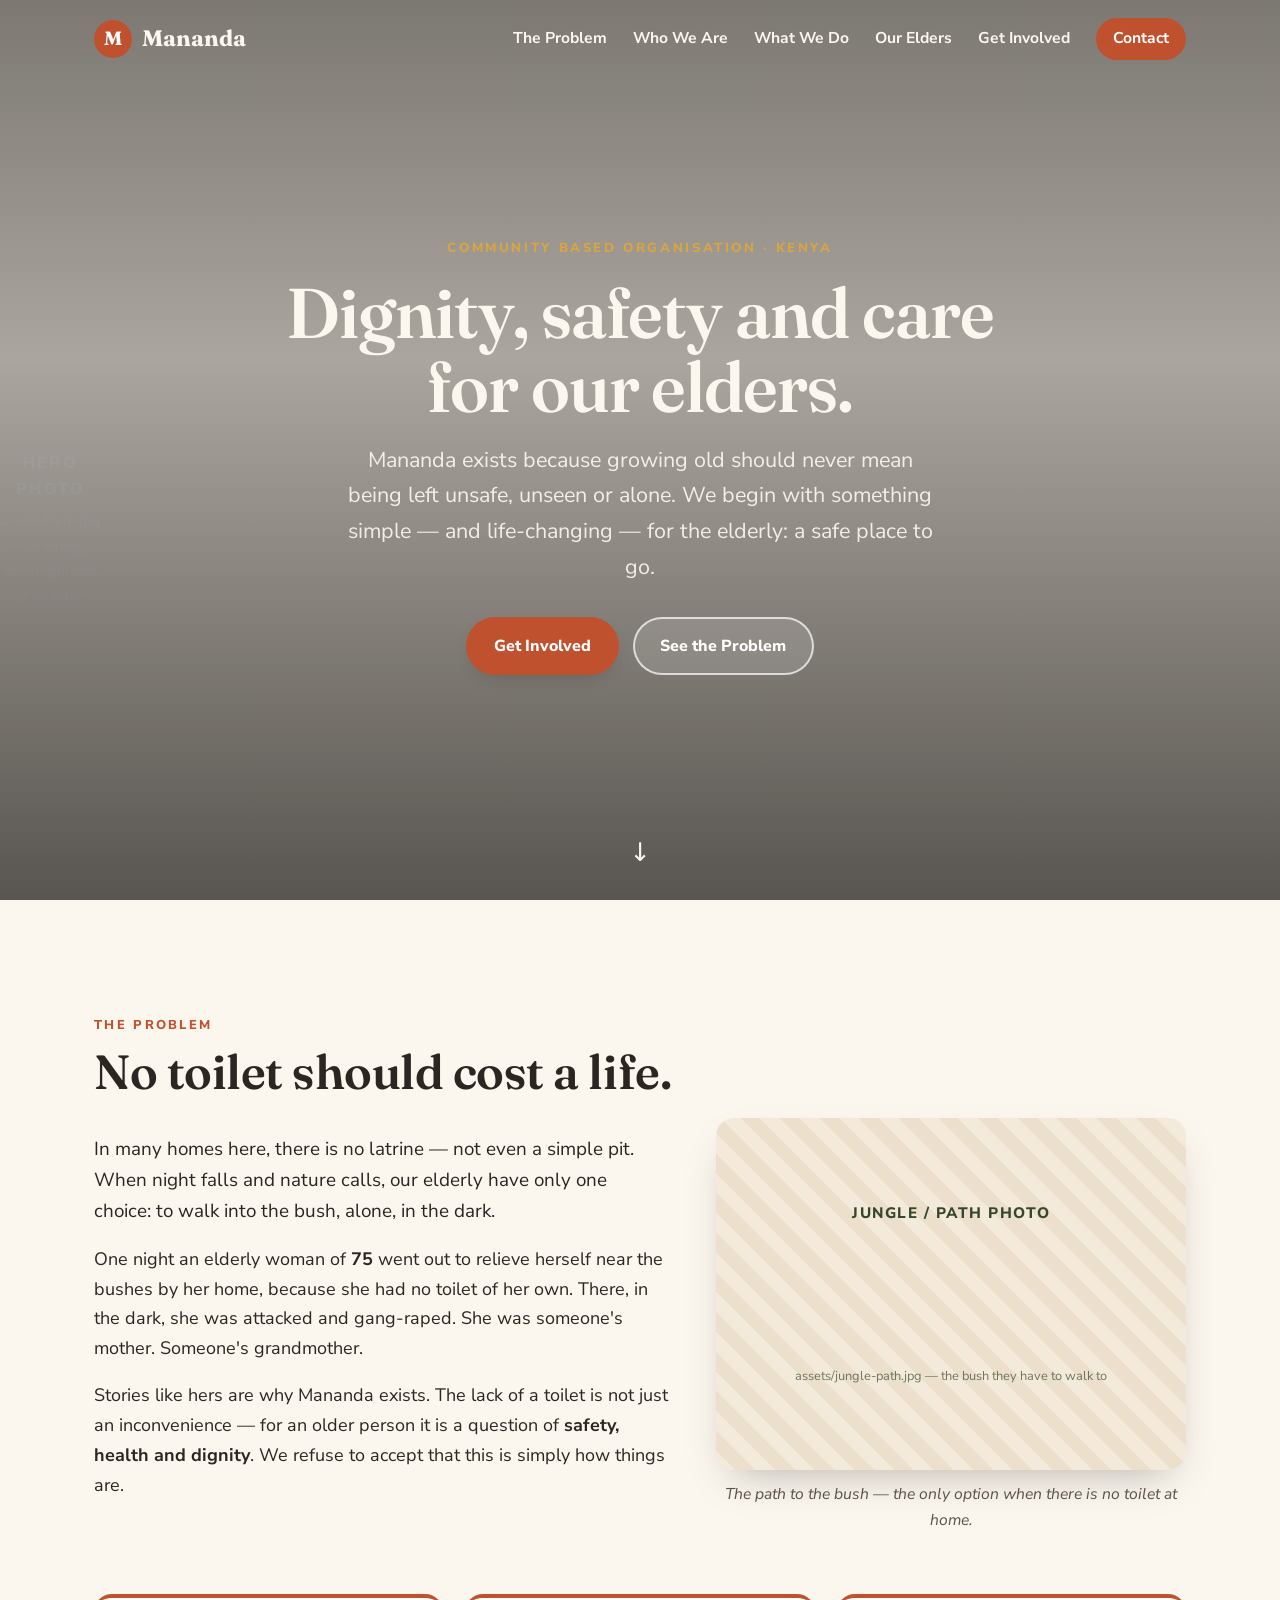
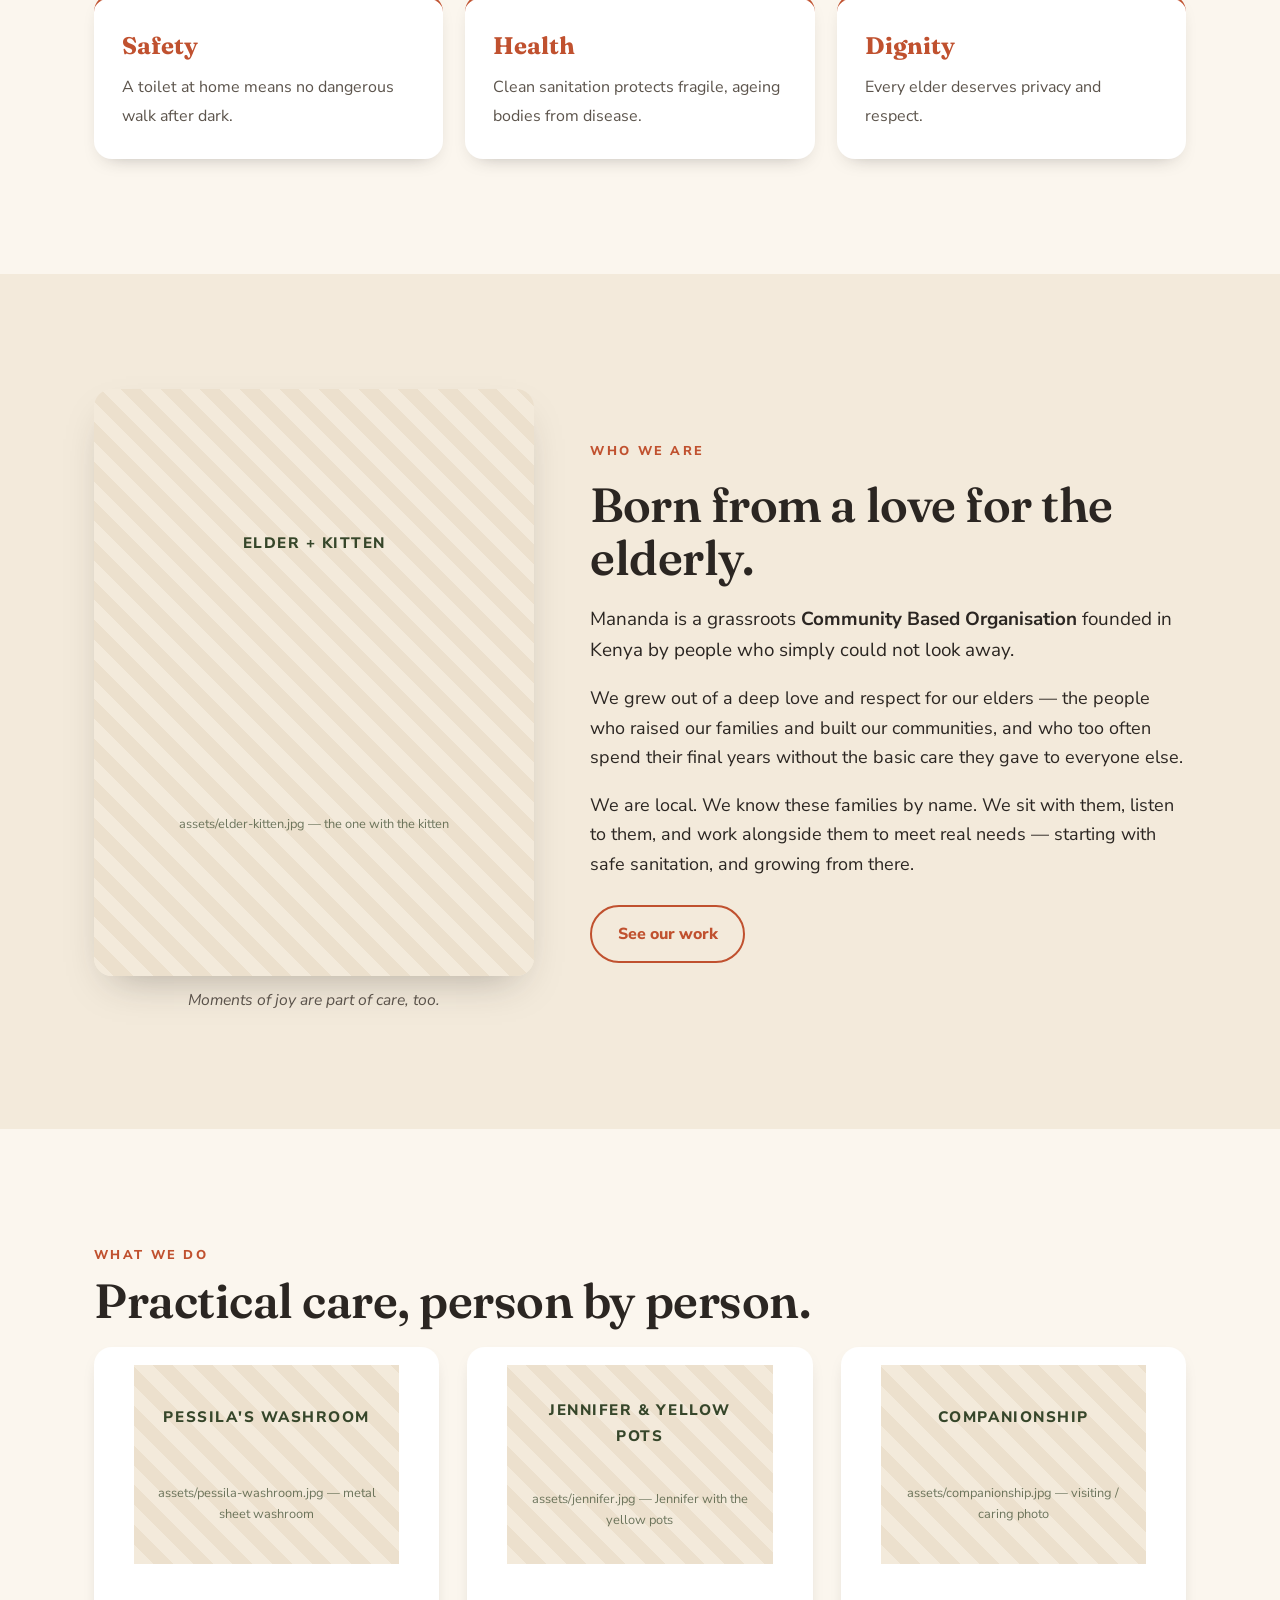
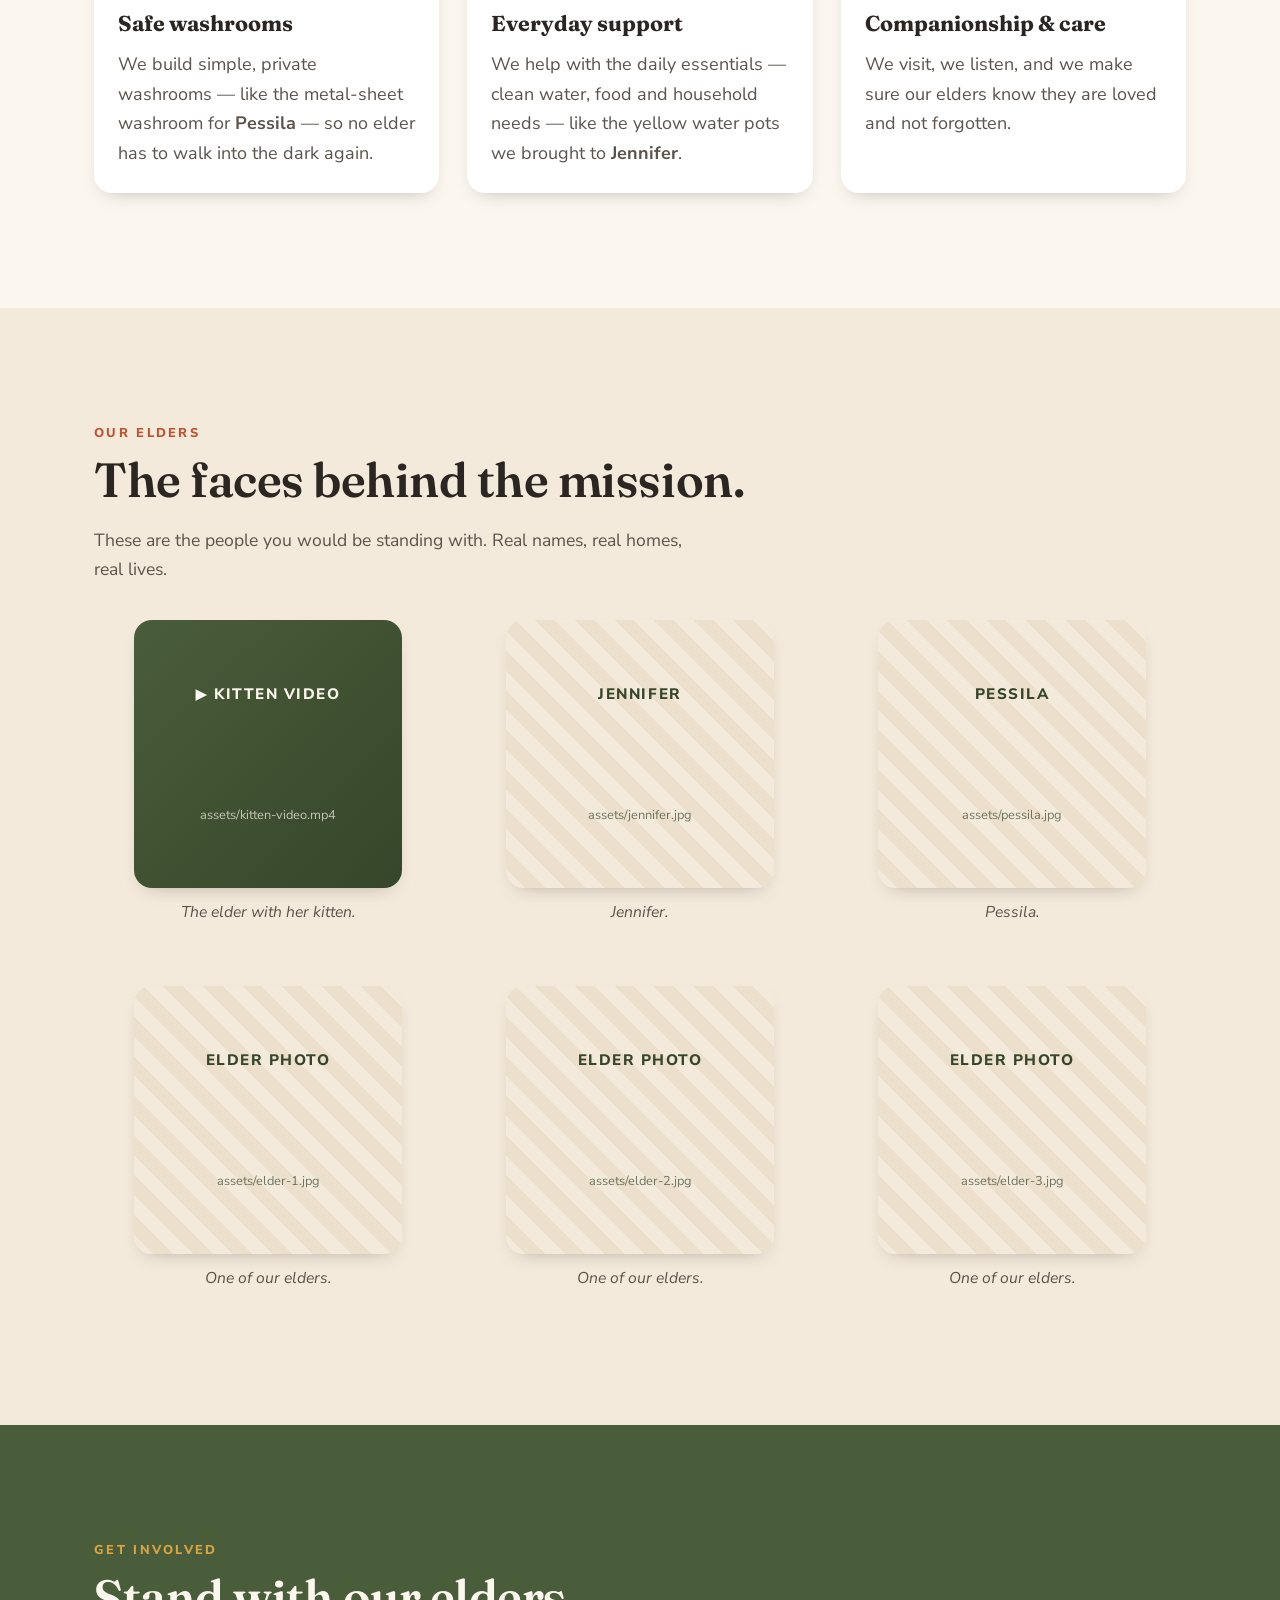
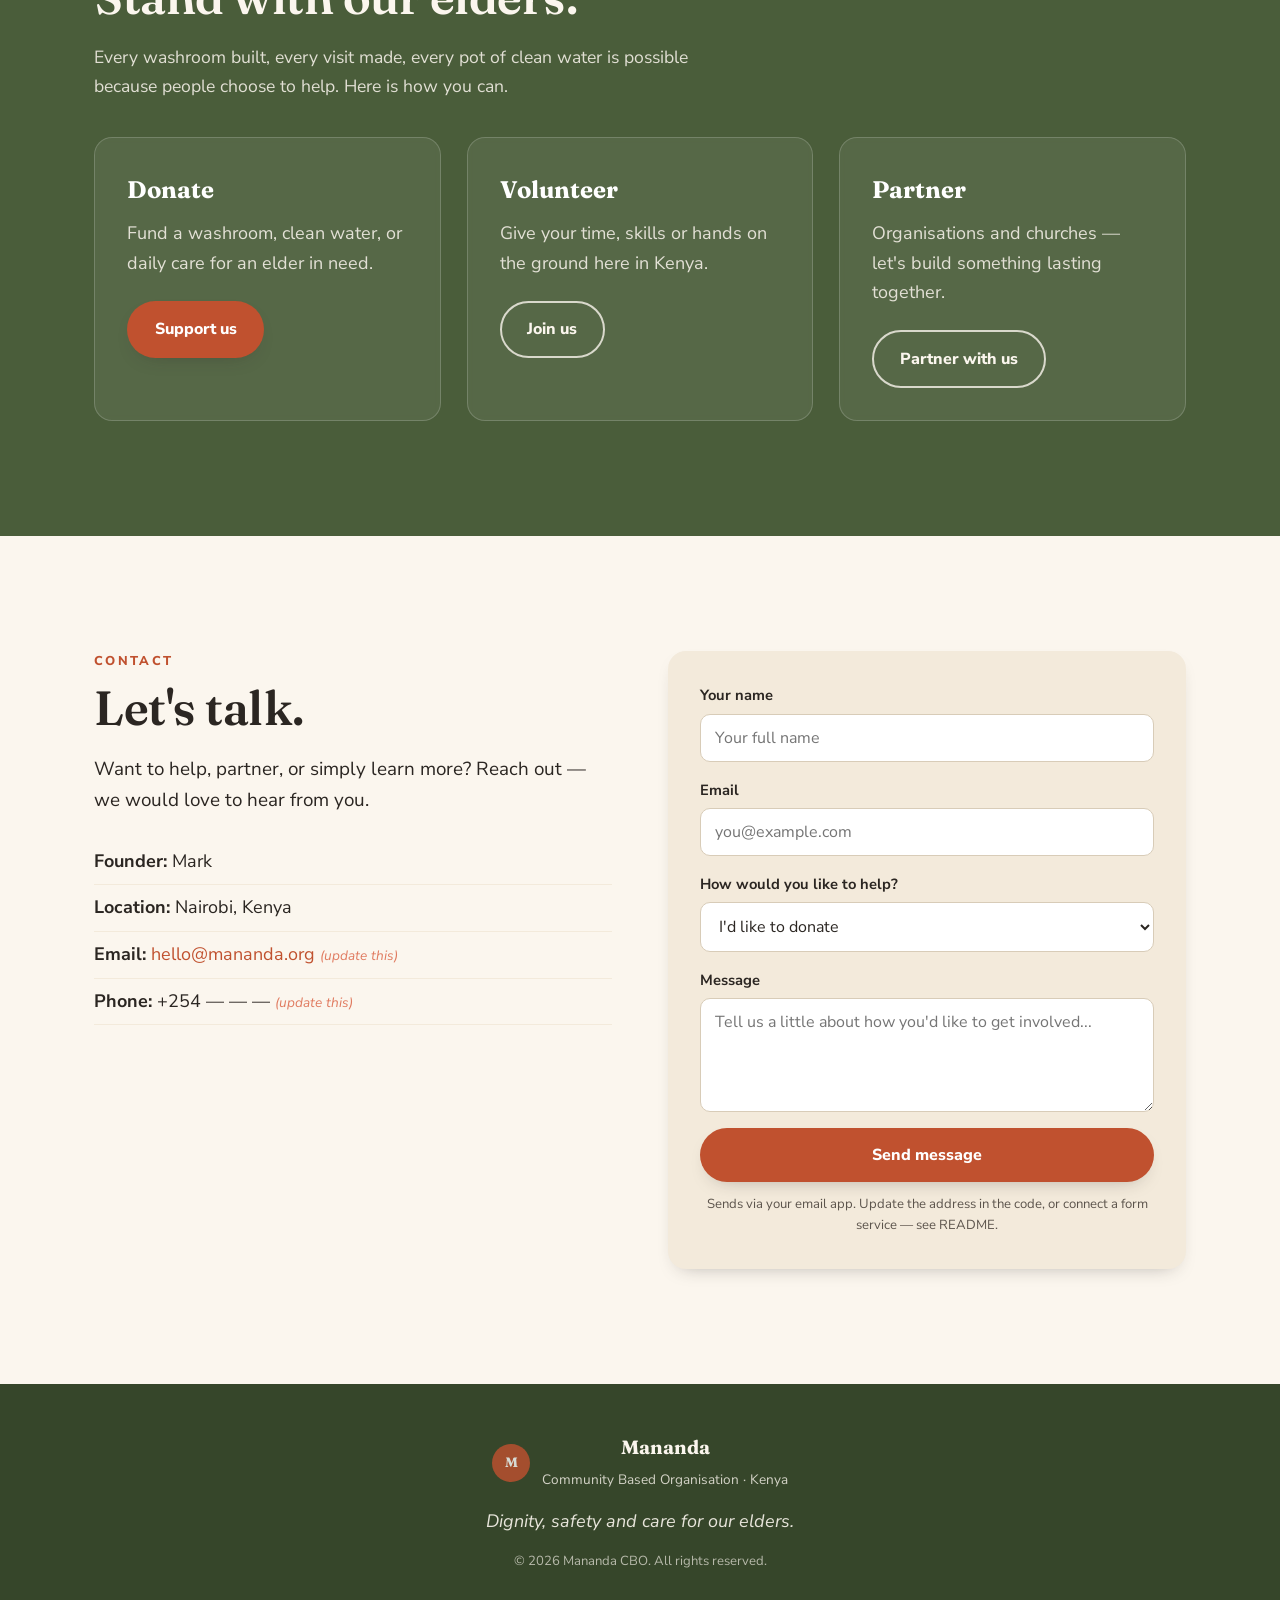
==== index.html @ 66f3733c "Initial site: Mananda CBO Single-page site for a Community Based Organisation in Kenya supporting th" ====
<!DOCTYPE html>
<html lang="en">
<head>
  <meta charset="UTF-8" />
  <meta name="viewport" content="width=device-width, initial-scale=1.0" />
  <title>Mananda — Dignity, Safety &amp; Care for Our Elders</title>
  <meta name="description" content="Mananda is a Community Based Organisation in Kenya restoring dignity, safety and care to the elderly — starting with something as basic, and as life-changing, as a safe toilet." />
  <link rel="canonical" href="https://angelodsantos.github.io/mananda-cbo/" />
  <meta name="theme-color" content="#4A5D3A" />

  <!-- Favicon (inline SVG mark) -->
  <link rel="icon" href="data:image/svg+xml,%3Csvg xmlns='http://www.w3.org/2000/svg' viewBox='0 0 64 64'%3E%3Crect width='64' height='64' rx='14' fill='%23C0512F'/%3E%3Ctext x='32' y='46' font-family='Georgia,serif' font-size='40' font-weight='700' text-anchor='middle' fill='%23FBF6EE'%3EM%3C/text%3E%3C/svg%3E" />

  <!-- Open Graph / social sharing -->
  <meta property="og:title" content="Mananda — Dignity, Safety & Care for Our Elders" />
  <meta property="og:description" content="A Community Based Organisation in Kenya protecting the dignity and safety of the elderly." />
  <meta property="og:type" content="website" />
  <meta property="og:url" content="https://angelodsantos.github.io/mananda-cbo/" />
  <meta property="og:image" content="https://angelodsantos.github.io/mananda-cbo/assets/hero.jpg" />
  <meta name="twitter:card" content="summary_large_image" />
  <meta name="twitter:title" content="Mananda — Dignity, Safety & Care for Our Elders" />
  <meta name="twitter:description" content="A Community Based Organisation in Kenya protecting the dignity and safety of the elderly." />
  <meta name="twitter:image" content="https://angelodsantos.github.io/mananda-cbo/assets/hero.jpg" />

  <!-- Structured data: charity / organisation -->
  <script type="application/ld+json">
  {
    "@context": "https://schema.org",
    "@type": "NGO",
    "name": "Mananda",
    "alternateName": "Mananda CBO",
    "description": "A Community Based Organisation in Kenya restoring dignity, safety and care to the elderly, starting with safe sanitation.",
    "url": "https://angelodsantos.github.io/mananda-cbo/",
    "areaServed": "Kenya",
    "foundingLocation": { "@type": "Place", "name": "Nairobi, Kenya" }
  }
  </script>

  <link rel="preconnect" href="https://fonts.googleapis.com" />
  <link rel="preconnect" href="https://fonts.gstatic.com" crossorigin />
  <link href="https://fonts.googleapis.com/css2?family=Fraunces:ital,opsz,wght@0,9..144,400;0,9..144,600;0,9..144,700;1,9..144,500&family=Nunito+Sans:wght@400;600;700;800&display=swap" rel="stylesheet" />
  <link rel="stylesheet" href="styles.css" />
</head>
<body>

  <a href="#problem" class="skip-link">Skip to content</a>

  <!-- ============ NAV ============ -->
  <header class="nav" id="nav">
    <div class="nav__inner">
      <a href="#top" class="nav__brand">
        <span class="nav__logo" aria-hidden="true">M</span>
        <span class="nav__name">Mananda</span>
      </a>
      <nav class="nav__links" aria-label="Primary">
        <a href="#problem">The Problem</a>
        <a href="#about">Who We Are</a>
        <a href="#work">What We Do</a>
        <a href="#elders">Our Elders</a>
        <a href="#involved">Get Involved</a>
        <a href="#contact" class="nav__cta">Contact</a>
      </nav>
      <button class="nav__toggle" id="navToggle" aria-label="Open menu" aria-expanded="false">
        <span></span><span></span><span></span>
      </button>
    </div>
  </header>

  <!-- ============ HERO ============ -->
  <section class="hero" id="top">
    <div class="hero__media">
      <img src="assets/hero.jpg" alt="An elder from our community" class="hero__img js-photo" fetchpriority="high" decoding="async" />
      <div class="hero__placeholder" aria-hidden="true">
        <span>HERO PHOTO</span>
        <small>assets/hero.jpg — a strong, warm portrait of an elder</small>
      </div>
    </div>
    <div class="hero__overlay"></div>
    <div class="hero__content">
      <p class="hero__eyebrow">Community Based Organisation &middot; Kenya</p>
      <h1 class="hero__title">Dignity, safety and care<br />for our elders.</h1>
      <p class="hero__lede">
        Mananda exists because growing old should never mean being left
        unsafe, unseen or alone. We begin with something simple — and
        life-changing — for the elderly: a safe place to go.
      </p>
      <div class="hero__actions">
        <a href="#involved" class="btn btn--primary">Get Involved</a>
        <a href="#problem" class="btn btn--ghost">See the Problem</a>
      </div>
    </div>
    <a href="#problem" class="hero__scroll" aria-label="Scroll down">↓</a>
  </section>

  <!-- ============ PROBLEM ============ -->
  <section class="section section--problem" id="problem">
    <div class="container">
      <p class="eyebrow">The Problem</p>
      <h2 class="section__title">No toilet should cost a life.</h2>

      <div class="problem__grid">
        <div class="problem__story">
          <p class="lead">
            In many homes here, there is no latrine — not even a simple pit.
            When night falls and nature calls, our elderly have only one
            choice: to walk into the bush, alone, in the dark.
          </p>
          <p>
            One night an elderly woman of <strong>75</strong> went out to
            relieve herself near the bushes by her home, because she had no
            toilet of her own. There, in the dark, she was attacked and
            gang-raped. She was someone's mother. Someone's grandmother.
          </p>
          <p>
            Stories like hers are why Mananda exists. The lack of a toilet is
            not just an inconvenience — for an older person it is a question of
            <strong>safety, health and dignity</strong>. We refuse to accept
            that this is simply how things are.
          </p>
        </div>

        <figure class="photo-card">
          <div class="photo-card__media">
            <img src="assets/jungle-path.jpg" alt="The bush path our elders must walk at night" class="js-photo" loading="lazy" decoding="async" />
            <div class="photo-card__placeholder" aria-hidden="true">
              <span>JUNGLE / PATH PHOTO</span>
              <small>assets/jungle-path.jpg — the bush they have to walk to</small>
            </div>
          </div>
          <figcaption>The path to the bush — the only option when there is no toilet at home.</figcaption>
        </figure>
      </div>

      <div class="stats">
        <div class="stat">
          <span class="stat__num">Safety</span>
          <span class="stat__label">A toilet at home means no dangerous walk after dark.</span>
        </div>
        <div class="stat">
          <span class="stat__num">Health</span>
          <span class="stat__label">Clean sanitation protects fragile, ageing bodies from disease.</span>
        </div>
        <div class="stat">
          <span class="stat__num">Dignity</span>
          <span class="stat__label">Every elder deserves privacy and respect.</span>
        </div>
      </div>
    </div>
  </section>

  <!-- ============ ABOUT ============ -->
  <section class="section section--about" id="about">
    <div class="container about__grid">
      <figure class="photo-card photo-card--tall">
        <div class="photo-card__media">
          <img src="assets/elder-kitten.jpg" alt="An elder we care for, with her kitten" class="js-photo" loading="lazy" decoding="async" />
          <div class="photo-card__placeholder" aria-hidden="true">
            <span>ELDER + KITTEN</span>
            <small>assets/elder-kitten.jpg — the one with the kitten</small>
          </div>
        </div>
        <figcaption>Moments of joy are part of care, too.</figcaption>
      </figure>

      <div class="about__text">
        <p class="eyebrow">Who We Are</p>
        <h2 class="section__title">Born from a love for the elderly.</h2>
        <p class="lead">
          Mananda is a grassroots <strong>Community Based Organisation</strong>
          founded in Kenya by people who simply could not look away.
        </p>
        <p>
          We grew out of a deep love and respect for our elders — the people who
          raised our families and built our communities, and who too often spend
          their final years without the basic care they gave to everyone else.
        </p>
        <p>
          We are local. We know these families by name. We sit with them, listen
          to them, and work alongside them to meet real needs — starting with
          safe sanitation, and growing from there.
        </p>
        <a href="#work" class="btn btn--outline">See our work</a>
      </div>
    </div>
  </section>

  <!-- ============ WORK ============ -->
  <section class="section section--work" id="work">
    <div class="container">
      <p class="eyebrow">What We Do</p>
      <h2 class="section__title">Practical care, person by person.</h2>

      <div class="cards">
        <article class="card">
          <figure class="card__media">
            <img src="assets/pessila-washroom.jpg" alt="A metal-sheet washroom built for Pessila" class="js-photo" loading="lazy" decoding="async" />
            <div class="card__placeholder" aria-hidden="true">
              <span>PESSILA'S WASHROOM</span>
              <small>assets/pessila-washroom.jpg — metal sheet washroom</small>
            </div>
          </figure>
          <div class="card__body">
            <h3>Safe washrooms</h3>
            <p>
              We build simple, private washrooms — like the metal-sheet washroom
              for <strong>Pessila</strong> — so no elder has to walk into the
              dark again.
            </p>
          </div>
        </article>

        <article class="card">
          <figure class="card__media">
            <img src="assets/jennifer.jpg" alt="Jennifer with her yellow pots" class="js-photo" loading="lazy" decoding="async" />
            <div class="card__placeholder" aria-hidden="true">
              <span>JENNIFER &amp; YELLOW POTS</span>
              <small>assets/jennifer.jpg — Jennifer with the yellow pots</small>
            </div>
          </figure>
          <div class="card__body">
            <h3>Everyday support</h3>
            <p>
              We help with the daily essentials — clean water, food and
              household needs — like the yellow water pots we brought to
              <strong>Jennifer</strong>.
            </p>
          </div>
        </article>

        <article class="card">
          <figure class="card__media">
            <img src="assets/companionship.jpg" alt="Spending time with an elder" class="js-photo" loading="lazy" decoding="async" />
            <div class="card__placeholder" aria-hidden="true">
              <span>COMPANIONSHIP</span>
              <small>assets/companionship.jpg — visiting / caring photo</small>
            </div>
          </figure>
          <div class="card__body">
            <h3>Companionship &amp; care</h3>
            <p>
              We visit, we listen, and we make sure our elders know they are
              loved and not forgotten.
            </p>
          </div>
        </article>
      </div>
    </div>
  </section>

  <!-- ============ ELDERS GALLERY ============ -->
  <section class="section section--elders" id="elders">
    <div class="container">
      <p class="eyebrow">Our Elders</p>
      <h2 class="section__title">The faces behind the mission.</h2>
      <p class="section__intro">
        These are the people you would be standing with. Real names, real
        homes, real lives.
      </p>

      <div class="gallery">
        <figure class="gallery__item gallery__item--video">
          <div class="gallery__media">
            <video class="js-video" controls preload="none" poster="assets/elder-kitten.jpg">
              <source src="assets/kitten-video.mp4" type="video/mp4" />
            </video>
            <div class="gallery__placeholder" aria-hidden="true">
              <span>▶ KITTEN VIDEO</span>
              <small>assets/kitten-video.mp4</small>
            </div>
          </div>
          <figcaption>The elder with her kitten.</figcaption>
        </figure>

        <figure class="gallery__item">
          <div class="gallery__media">
            <img src="assets/jennifer.jpg" alt="Jennifer" class="js-photo" loading="lazy" decoding="async" />
            <div class="gallery__placeholder" aria-hidden="true"><span>JENNIFER</span><small>assets/jennifer.jpg</small></div>
          </div>
          <figcaption>Jennifer.</figcaption>
        </figure>

        <figure class="gallery__item">
          <div class="gallery__media">
            <img src="assets/pessila.jpg" alt="Pessila" class="js-photo" loading="lazy" decoding="async" />
            <div class="gallery__placeholder" aria-hidden="true"><span>PESSILA</span><small>assets/pessila.jpg</small></div>
          </div>
          <figcaption>Pessila.</figcaption>
        </figure>

        <figure class="gallery__item">
          <div class="gallery__media">
            <img src="assets/elder-1.jpg" alt="An elder in our community" class="js-photo" loading="lazy" decoding="async" />
            <div class="gallery__placeholder" aria-hidden="true"><span>ELDER PHOTO</span><small>assets/elder-1.jpg</small></div>
          </div>
          <figcaption>One of our elders.</figcaption>
        </figure>

        <figure class="gallery__item">
          <div class="gallery__media">
            <img src="assets/elder-2.jpg" alt="An elder in our community" class="js-photo" loading="lazy" decoding="async" />
            <div class="gallery__placeholder" aria-hidden="true"><span>ELDER PHOTO</span><small>assets/elder-2.jpg</small></div>
          </div>
          <figcaption>One of our elders.</figcaption>
        </figure>

        <figure class="gallery__item">
          <div class="gallery__media">
            <img src="assets/elder-3.jpg" alt="An elder in our community" class="js-photo" loading="lazy" decoding="async" />
            <div class="gallery__placeholder" aria-hidden="true"><span>ELDER PHOTO</span><small>assets/elder-3.jpg</small></div>
          </div>
          <figcaption>One of our elders.</figcaption>
        </figure>
      </div>
    </div>
  </section>

  <!-- ============ GET INVOLVED ============ -->
  <section class="section section--involved" id="involved">
    <div class="container">
      <p class="eyebrow eyebrow--light">Get Involved</p>
      <h2 class="section__title section__title--light">Stand with our elders.</h2>
      <p class="section__intro section__intro--light">
        Every washroom built, every visit made, every pot of clean water is
        possible because people choose to help. Here is how you can.
      </p>

      <div class="involved__grid">
        <div class="involved__card">
          <h3>Donate</h3>
          <p>Fund a washroom, clean water, or daily care for an elder in need.</p>
          <a href="#contact" class="btn btn--primary">Support us</a>
        </div>
        <div class="involved__card">
          <h3>Volunteer</h3>
          <p>Give your time, skills or hands on the ground here in Kenya.</p>
          <a href="#contact" class="btn btn--outline btn--outline-light">Join us</a>
        </div>
        <div class="involved__card">
          <h3>Partner</h3>
          <p>Organisations and churches — let's build something lasting together.</p>
          <a href="#contact" class="btn btn--outline btn--outline-light">Partner with us</a>
        </div>
      </div>
    </div>
  </section>

  <!-- ============ CONTACT ============ -->
  <section class="section section--contact" id="contact">
    <div class="container contact__grid">
      <div class="contact__intro">
        <p class="eyebrow">Contact</p>
        <h2 class="section__title">Let's talk.</h2>
        <p class="lead">
          Want to help, partner, or simply learn more? Reach out — we would
          love to hear from you.
        </p>
        <ul class="contact__details">
          <li><strong>Founder:</strong> Mark</li>
          <li><strong>Location:</strong> Nairobi, Kenya</li>
          <li><strong>Email:</strong> <a href="mailto:hello@mananda.org">hello@mananda.org</a> <em>(update this)</em></li>
          <li><strong>Phone:</strong> +254 &mdash; &mdash; &mdash; <em>(update this)</em></li>
        </ul>
      </div>

      <!-- Works right now via the visitor's email app (mailto).
           To collect submissions on a server instead, sign up at
           formspree.io / web3forms.com and set data-endpoint to their URL. -->
      <form class="contact__form" id="contactForm" data-endpoint="" data-email="hello@mananda.org">
        <label>Your name
          <input type="text" name="name" placeholder="Your full name" required />
        </label>
        <label>Email
          <input type="email" name="email" placeholder="you@example.com" required />
        </label>
        <label>How would you like to help?
          <select name="interest">
            <option>I'd like to donate</option>
            <option>I'd like to volunteer</option>
            <option>I'd like to partner</option>
            <option>Just learning more</option>
          </select>
        </label>
        <label>Message
          <textarea name="message" rows="4" placeholder="Tell us a little about how you'd like to get involved..."></textarea>
        </label>
        <button type="submit" class="btn btn--primary btn--block">Send message</button>
        <p class="contact__formnote" id="formNote">Sends via your email app. Update the address in the code, or connect a form service — see README.</p>
      </form>
    </div>
  </section>

  <!-- ============ FOOTER ============ -->
  <footer class="footer">
    <div class="container footer__inner">
      <div class="footer__brand">
        <span class="nav__logo" aria-hidden="true">M</span>
        <div>
          <strong>Mananda</strong>
          <span>Community Based Organisation &middot; Kenya</span>
        </div>
      </div>
      <p class="footer__tag">Dignity, safety and care for our elders.</p>
      <p class="footer__copy">&copy; <span id="year"></span> Mananda CBO. All rights reserved.</p>
    </div>
  </footer>

  <script src="script.js"></script>
</body>
</html>
---- styles.css ----
/* ============================================================
   Mananda CBO — styles
   Palette: warm clay, cream, olive-green, gold accent
   ============================================================ */

:root {
  --cream:      #FBF6EE;
  --cream-2:    #F3EADB;
  --clay:       #C0512F;
  --clay-dark:  #9C3D20;
  --terra:      #E07A5F;
  --olive:      #4A5D3A;
  --olive-dark: #36462A;
  --gold:       #D9A441;
  --ink:        #2B2622;
  --ink-soft:   #5C544C;
  --white:      #ffffff;

  --maxw: 1140px;
  --radius: 18px;
  --shadow: 0 18px 40px -18px rgba(43, 38, 34, 0.35);
  --shadow-sm: 0 8px 20px -12px rgba(43, 38, 34, 0.4);

  --serif: "Fraunces", Georgia, "Times New Roman", serif;
  --sans: "Nunito Sans", system-ui, -apple-system, Segoe UI, Roboto, sans-serif;
}

* { box-sizing: border-box; }

html { scroll-behavior: smooth; scroll-padding-top: 80px; }

/* Accessibility: skip link + visible keyboard focus */
.skip-link {
  position: absolute; left: 12px; top: -60px; z-index: 100;
  background: var(--clay); color: var(--white); padding: 10px 16px;
  border-radius: 8px; font-weight: 800; transition: top .2s ease;
}
.skip-link:focus { top: 12px; text-decoration: none; }

:focus-visible { outline: 3px solid var(--gold); outline-offset: 2px; border-radius: 4px; }

body {
  margin: 0;
  font-family: var(--sans);
  color: var(--ink);
  background: var(--cream);
  line-height: 1.65;
  font-size: 18px;
  -webkit-font-smoothing: antialiased;
}

img, video { display: block; max-width: 100%; }

a { color: var(--clay); text-decoration: none; }
a:hover { text-decoration: underline; }

.container { width: 100%; max-width: var(--maxw); margin: 0 auto; padding: 0 24px; }

/* ---------- Typography helpers ---------- */
.eyebrow {
  font-family: var(--sans);
  text-transform: uppercase;
  letter-spacing: 0.18em;
  font-size: 0.8rem;
  font-weight: 800;
  color: var(--clay);
  margin: 0 0 0.6rem;
}
.eyebrow--light { color: var(--gold); }

.section__title {
  font-family: var(--serif);
  font-weight: 600;
  font-size: clamp(1.9rem, 4vw, 3rem);
  line-height: 1.1;
  margin: 0 0 1.2rem;
  letter-spacing: -0.01em;
}
.section__title--light { color: var(--cream); }

.section__intro { max-width: 620px; color: var(--ink-soft); font-size: 1.1rem; }
.section__intro--light { color: rgba(251, 246, 238, 0.85); }

.lead { font-size: 1.18rem; color: var(--ink); }

/* ---------- Buttons ---------- */
.btn {
  display: inline-block;
  font-family: var(--sans);
  font-weight: 800;
  font-size: 1rem;
  padding: 0.85em 1.6em;
  border-radius: 999px;
  cursor: pointer;
  border: 2px solid transparent;
  transition: transform .15s ease, box-shadow .15s ease, background .15s ease, color .15s ease;
  text-decoration: none !important;
}
.btn:hover { transform: translateY(-2px); }
.btn--primary { background: var(--clay); color: var(--white); box-shadow: var(--shadow-sm); }
.btn--primary:hover { background: var(--clay-dark); }
.btn--ghost { background: rgba(255,255,255,0.12); color: var(--white); border-color: rgba(255,255,255,0.7); backdrop-filter: blur(4px); }
.btn--ghost:hover { background: rgba(255,255,255,0.22); }
.btn--outline { background: transparent; color: var(--clay); border-color: var(--clay); }
.btn--outline:hover { background: var(--clay); color: var(--white); }
.btn--outline-light { color: var(--cream); border-color: rgba(251,246,238,0.8); }
.btn--outline-light:hover { background: var(--cream); color: var(--olive-dark); }
.btn--block { display: block; width: 100%; text-align: center; }

/* ============ NAV ============ */
.nav {
  position: fixed; top: 0; left: 0; right: 0; z-index: 50;
  transition: background .3s ease, box-shadow .3s ease, padding .3s ease;
  padding: 18px 0;
}
.nav--scrolled { background: rgba(251,246,238,0.96); box-shadow: var(--shadow-sm); padding: 10px 0; backdrop-filter: blur(8px); }
.nav__inner { max-width: var(--maxw); margin: 0 auto; padding: 0 24px; display: flex; align-items: center; justify-content: space-between; }
.nav__brand { display: flex; align-items: center; gap: 10px; font-family: var(--serif); font-weight: 700; font-size: 1.4rem; color: var(--cream); text-decoration: none; }
.nav--scrolled .nav__brand { color: var(--ink); }
.nav__logo {
  display: grid; place-items: center;
  width: 38px; height: 38px; border-radius: 50%;
  background: var(--clay); color: var(--white);
  font-family: var(--serif); font-weight: 700; font-size: 1.2rem;
}
.nav__links { display: flex; align-items: center; gap: 26px; }
.nav__links a { color: var(--cream); font-weight: 700; font-size: 0.98rem; text-decoration: none; }
.nav__links a:hover { color: var(--gold); text-decoration: none; }
.nav--scrolled .nav__links a { color: var(--ink); }
.nav--scrolled .nav__links a:hover { color: var(--clay); }
.nav__cta { background: var(--clay); color: var(--white) !important; padding: 0.5em 1.1em; border-radius: 999px; }
.nav__cta:hover { background: var(--clay-dark); }
.nav__toggle { display: none; flex-direction: column; gap: 5px; background: none; border: 0; cursor: pointer; padding: 8px; }
.nav__toggle span { width: 26px; height: 3px; background: var(--cream); border-radius: 2px; transition: .3s; }
.nav--scrolled .nav__toggle span { background: var(--ink); }

/* ============ HERO ============ */
.hero { position: relative; min-height: 100vh; display: flex; align-items: center; color: var(--cream); overflow: hidden; }
.hero__media, .hero__overlay { position: absolute; inset: 0; }
.hero__img { width: 100%; height: 100%; object-fit: cover; }
.hero__placeholder {
  position: absolute; inset: 0; display: grid; place-items: center; text-align: center;
  background: linear-gradient(135deg, var(--olive) 0%, var(--olive-dark) 60%, var(--clay-dark) 100%);
  color: rgba(255,255,255,.85);
}
.hero__placeholder span { display:block; font-weight: 800; letter-spacing: .15em; font-size: 1rem; }
.hero__placeholder small { display:block; opacity:.75; margin-top:6px; }
.hero__overlay { background: linear-gradient(180deg, rgba(20,16,12,0.55) 0%, rgba(20,16,12,0.35) 40%, rgba(20,16,12,0.7) 100%); }
.hero__content { position: relative; z-index: 2; max-width: 760px; margin: 0 auto; padding: 0 24px; text-align: center; }
.hero__eyebrow { text-transform: uppercase; letter-spacing: .2em; font-weight: 800; font-size: .82rem; color: var(--gold); margin-bottom: 1rem; }
.hero__title { font-family: var(--serif); font-weight: 600; font-size: clamp(2.4rem, 6vw, 4.4rem); line-height: 1.05; margin: 0 0 1.2rem; letter-spacing: -0.015em; }
.hero__lede { font-size: clamp(1.05rem, 2.2vw, 1.35rem); color: rgba(251,246,238,0.92); max-width: 600px; margin: 0 auto 2rem; }
.hero__actions { display: flex; gap: 14px; justify-content: center; flex-wrap: wrap; }
.hero__scroll { position: absolute; bottom: 26px; left: 50%; transform: translateX(-50%); z-index: 2; color: var(--cream); font-size: 1.6rem; text-decoration: none; animation: bob 2s infinite ease-in-out; }
@keyframes bob { 0%,100%{ transform: translateX(-50%) translateY(0);} 50%{ transform: translateX(-50%) translateY(8px);} }

/* ============ SECTIONS ============ */
.section { padding: clamp(64px, 9vw, 120px) 0; }
.section--problem { background: var(--cream); }
.section--about { background: var(--cream-2); }
.section--work { background: var(--cream); }
.section--elders { background: var(--cream-2); }
.section--involved { background: var(--olive); }
.section--contact { background: var(--cream); }

/* ---------- Problem ---------- */
.problem__grid { display: grid; grid-template-columns: 1.1fr 0.9fr; gap: 48px; align-items: center; margin-top: 8px; }
.problem__story p { margin: 0 0 1.1rem; }

.stats { display: grid; grid-template-columns: repeat(3, 1fr); gap: 22px; margin-top: 60px; }
.stat { background: var(--white); border-radius: var(--radius); padding: 28px; box-shadow: var(--shadow-sm); border-top: 4px solid var(--clay); }
.stat__num { display: block; font-family: var(--serif); font-weight: 700; font-size: 1.5rem; color: var(--clay); margin-bottom: 6px; }
.stat__label { color: var(--ink-soft); font-size: 1rem; }

/* ---------- Photo cards / placeholders ---------- */
.photo-card { margin: 0; }
.photo-card__media, .card__media, .gallery__media, .hero__media { position: relative; }
.photo-card__media { border-radius: var(--radius); overflow: hidden; box-shadow: var(--shadow); aspect-ratio: 4 / 3; }
.photo-card--tall .photo-card__media { aspect-ratio: 3 / 4; }
.photo-card__media img { width: 100%; height: 100%; object-fit: cover; }
.photo-card figcaption, .gallery__item figcaption { margin-top: 12px; color: var(--ink-soft); font-size: .98rem; font-style: italic; text-align: center; }

.photo-card__placeholder, .card__placeholder, .gallery__placeholder {
  position: absolute; inset: 0; display: grid; place-items: center; text-align: center; padding: 16px;
  background: repeating-linear-gradient(45deg, var(--cream-2), var(--cream-2) 14px, #ece0cd 14px, #ece0cd 28px);
  color: var(--olive-dark);
}
.photo-card__placeholder span, .card__placeholder span, .gallery__placeholder span { font-weight: 800; letter-spacing: .1em; font-size: .95rem; }
.photo-card__placeholder small, .card__placeholder small, .gallery__placeholder small { display:block; margin-top: 6px; opacity: .7; font-size: .8rem; }

/* ---------- About ---------- */
.about__grid { display: grid; grid-template-columns: 0.85fr 1.15fr; gap: 56px; align-items: center; }
.about__text p { margin: 0 0 1.1rem; }
.about__text .btn { margin-top: 8px; }

/* ---------- Work cards ---------- */
.cards { display: grid; grid-template-columns: repeat(3, 1fr); gap: 28px; margin-top: 16px; }
.card { background: var(--white); border-radius: var(--radius); overflow: hidden; box-shadow: var(--shadow-sm); transition: transform .2s ease, box-shadow .2s ease; }
.card:hover { transform: translateY(-6px); box-shadow: var(--shadow); }
.card__media { aspect-ratio: 4 / 3; }
.card__media img { width: 100%; height: 100%; object-fit: cover; }
.card__body { padding: 24px; }
.card__body h3 { font-family: var(--serif); font-size: 1.35rem; margin: 0 0 .5rem; }
.card__body p { margin: 0; color: var(--ink-soft); }

/* ---------- Gallery ---------- */
.gallery { display: grid; grid-template-columns: repeat(3, 1fr); gap: 24px; margin-top: 18px; }
.gallery__media { position: relative; aspect-ratio: 1 / 1; border-radius: var(--radius); overflow: hidden; box-shadow: var(--shadow-sm); }
.gallery__media img, .gallery__media video { width: 100%; height: 100%; object-fit: cover; }
.gallery__item--video .gallery__placeholder { background: linear-gradient(135deg, var(--olive), var(--olive-dark)); color: var(--cream); }

/* ---------- Get involved ---------- */
.involved__grid { display: grid; grid-template-columns: repeat(3, 1fr); gap: 26px; margin-top: 36px; }
.involved__card { background: rgba(255,255,255,0.07); border: 1px solid rgba(255,255,255,0.18); border-radius: var(--radius); padding: 32px; color: var(--cream); backdrop-filter: blur(3px); }
.involved__card h3 { font-family: var(--serif); font-size: 1.5rem; margin: 0 0 .6rem; color: var(--white); }
.involved__card p { color: rgba(251,246,238,0.85); margin: 0 0 1.4rem; }

/* ---------- Contact ---------- */
.contact__grid { display: grid; grid-template-columns: 1fr 1fr; gap: 56px; align-items: start; }
.contact__details { list-style: none; padding: 0; margin: 1.4rem 0 0; }
.contact__details li { padding: 8px 0; border-bottom: 1px solid var(--cream-2); }
.contact__details em { color: var(--terra); font-size: .85rem; }
.contact__form { background: var(--cream-2); padding: 32px; border-radius: var(--radius); box-shadow: var(--shadow-sm); }
.contact__form label { display: block; font-weight: 700; font-size: .92rem; margin-bottom: 16px; }
.contact__form input, .contact__form select, .contact__form textarea {
  display: block; width: 100%; margin-top: 6px; padding: 12px 14px;
  border: 1px solid #d8ccb8; border-radius: 10px; font-family: var(--sans); font-size: 1rem; background: var(--white); color: var(--ink);
}
.contact__form input:focus, .contact__form select:focus, .contact__form textarea:focus { outline: 2px solid var(--clay); border-color: var(--clay); }
.contact__formnote { font-size: .82rem; color: var(--ink-soft); margin: 12px 0 0; text-align: center; }

/* ============ FOOTER ============ */
.footer { background: var(--olive-dark); color: var(--cream); padding: 48px 0; }
.footer__inner { display: flex; flex-direction: column; align-items: center; gap: 14px; text-align: center; }
.footer__brand { display: flex; align-items: center; gap: 12px; }
.footer__brand strong { display: block; font-family: var(--serif); font-size: 1.2rem; }
.footer__brand span { font-size: .85rem; opacity: .8; }
.footer__tag { font-style: italic; opacity: .9; margin: 0; }
.footer__copy { font-size: .82rem; opacity: .65; margin: 0; }

/* ============ SCROLL REVEAL ============ */
.reveal { opacity: 0; transform: translateY(28px); transition: opacity .7s ease, transform .7s ease; }
.reveal.is-visible { opacity: 1; transform: none; }

/* ============ RESPONSIVE ============ */
@media (max-width: 860px) {
  .nav__links {
    position: fixed; inset: 0 0 0 auto; width: min(78vw, 320px);
    background: var(--olive-dark); flex-direction: column; align-items: flex-start;
    padding: 96px 28px; gap: 20px; transform: translateX(100%); transition: transform .3s ease; box-shadow: var(--shadow);
  }
  .nav__links.is-open { transform: translateX(0); }
  .nav__links a, .nav--scrolled .nav__links a { color: var(--cream); font-size: 1.1rem; }
  .nav__toggle { display: flex; }
  .problem__grid, .about__grid, .contact__grid { grid-template-columns: 1fr; gap: 32px; }
  .stats, .cards, .gallery, .involved__grid { grid-template-columns: 1fr; }
  .about__grid .photo-card--tall { max-width: 420px; margin: 0 auto; }
}
@media (min-width: 861px) and (max-width: 1024px) {
  .gallery { grid-template-columns: repeat(2, 1fr); }
}

@media (prefers-reduced-motion: reduce) {
  html { scroll-behavior: auto; }
  .reveal { opacity: 1; transform: none; transition: none; }
  .hero__scroll { animation: none; }
}
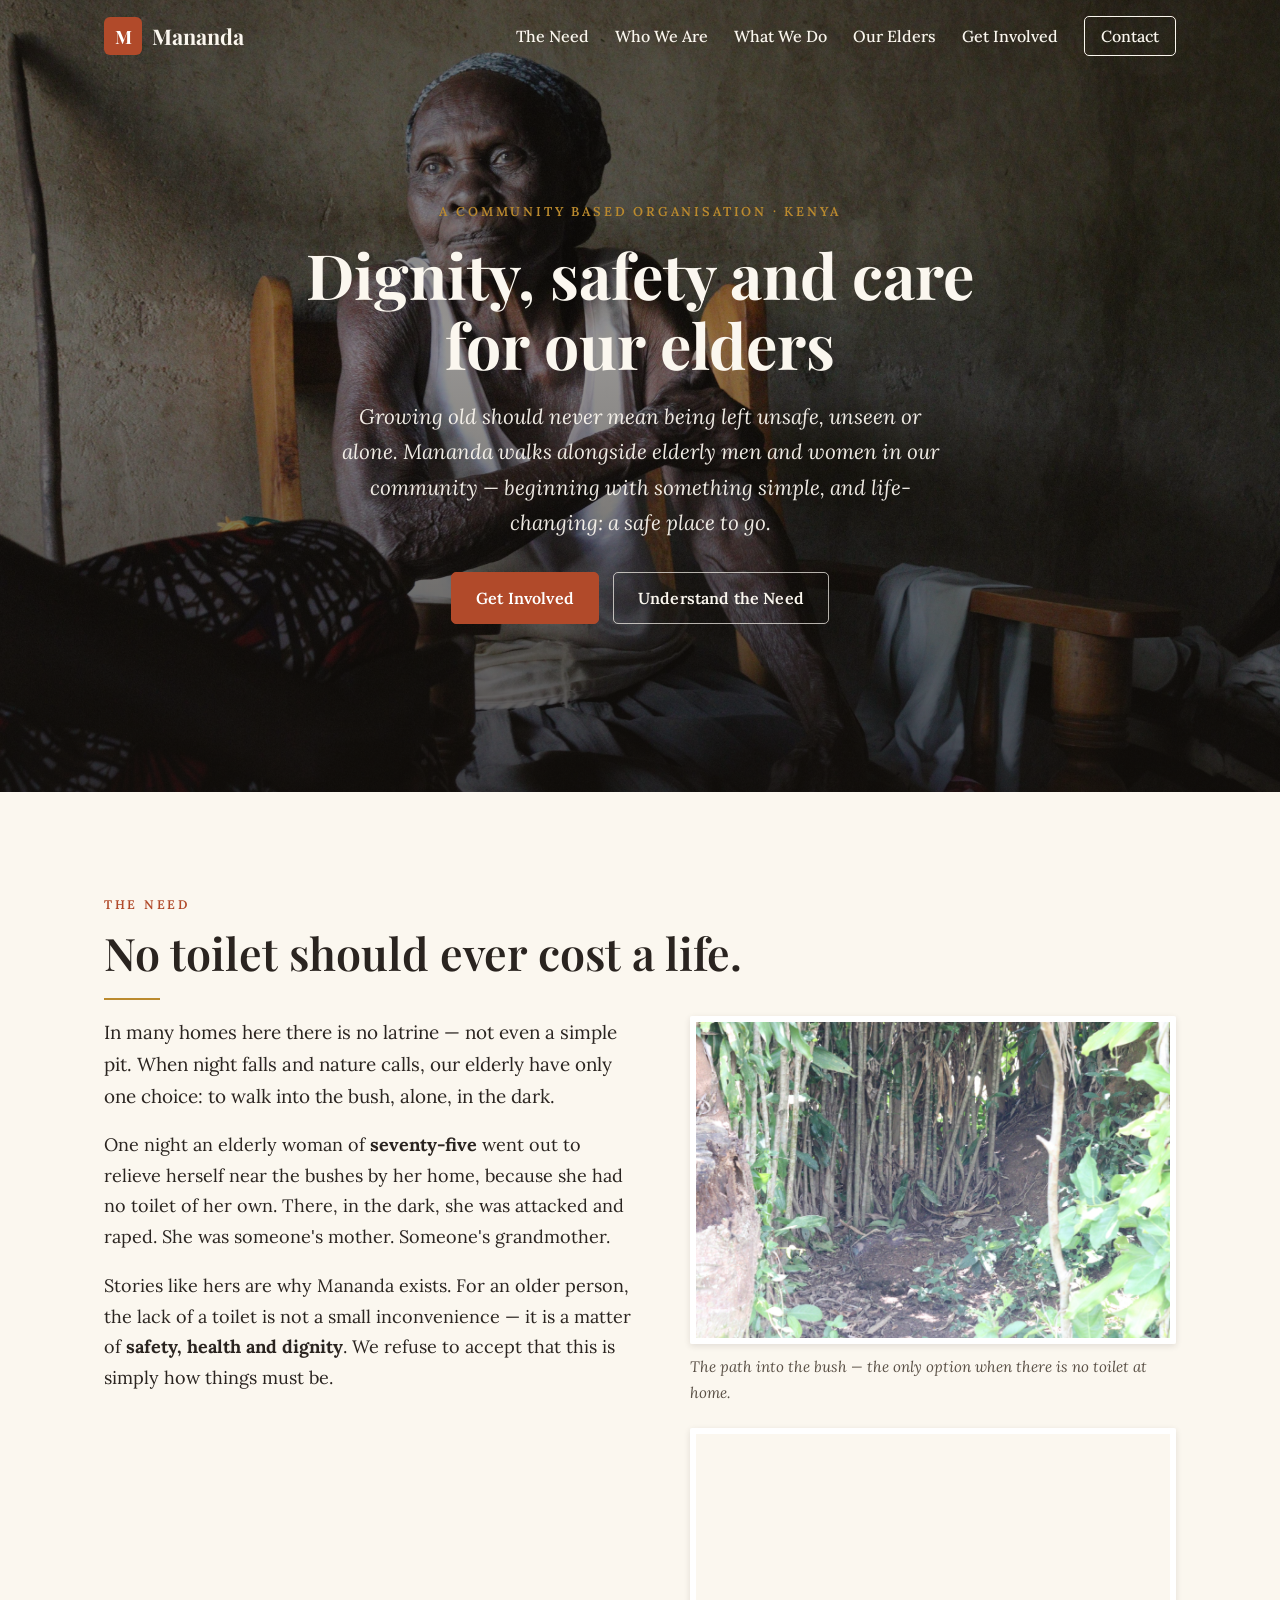
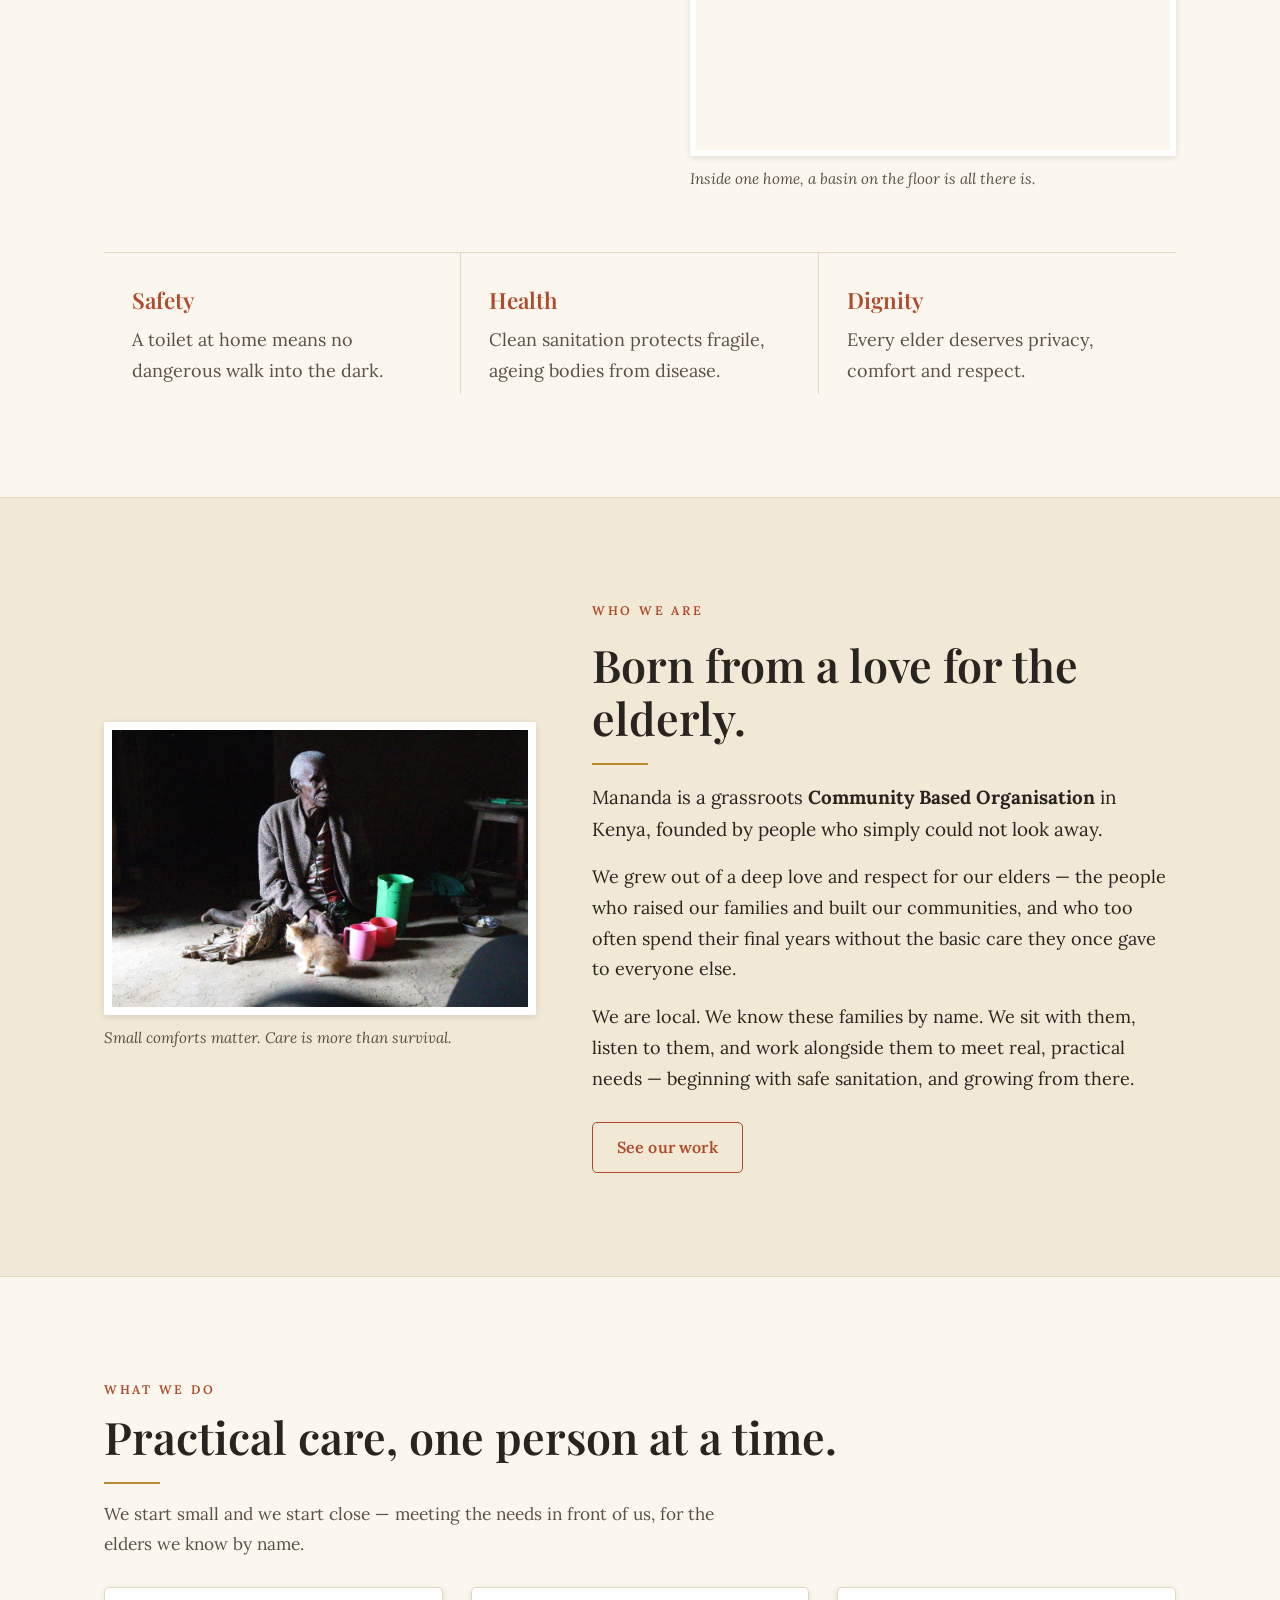
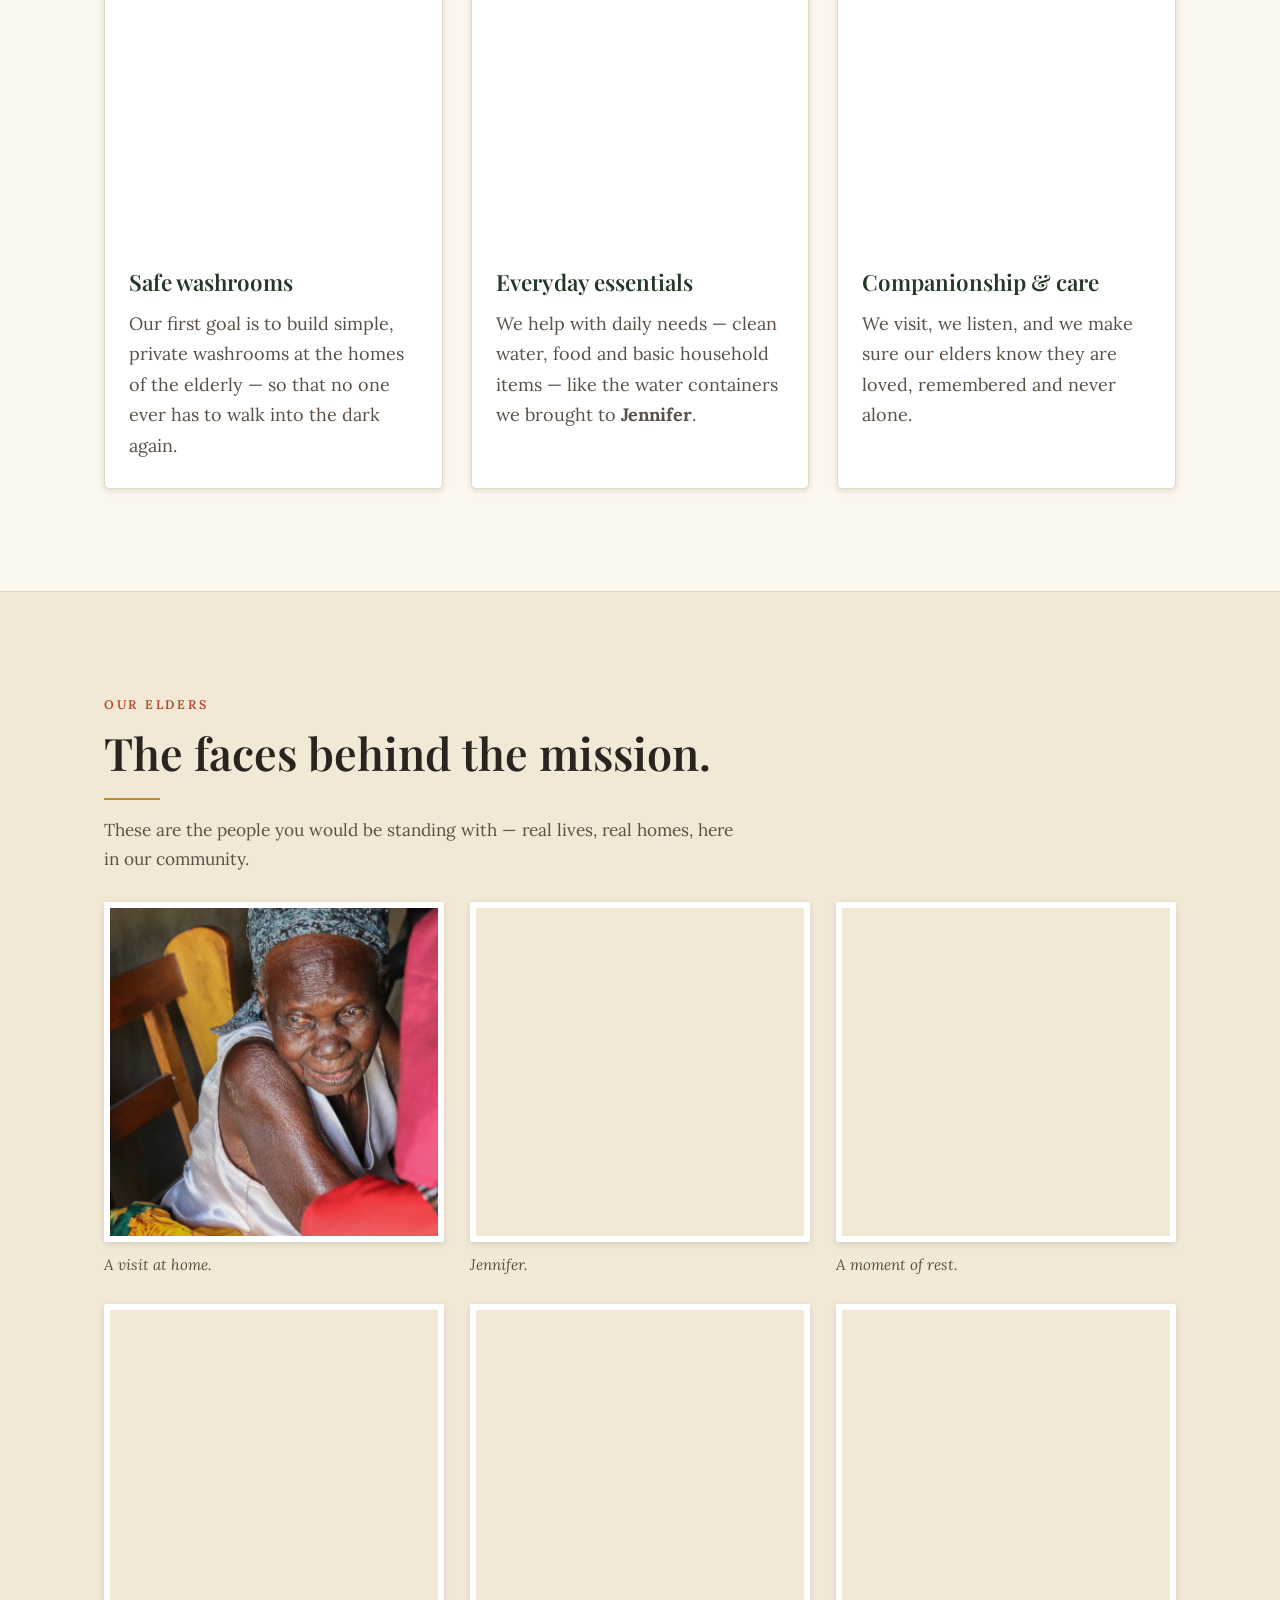
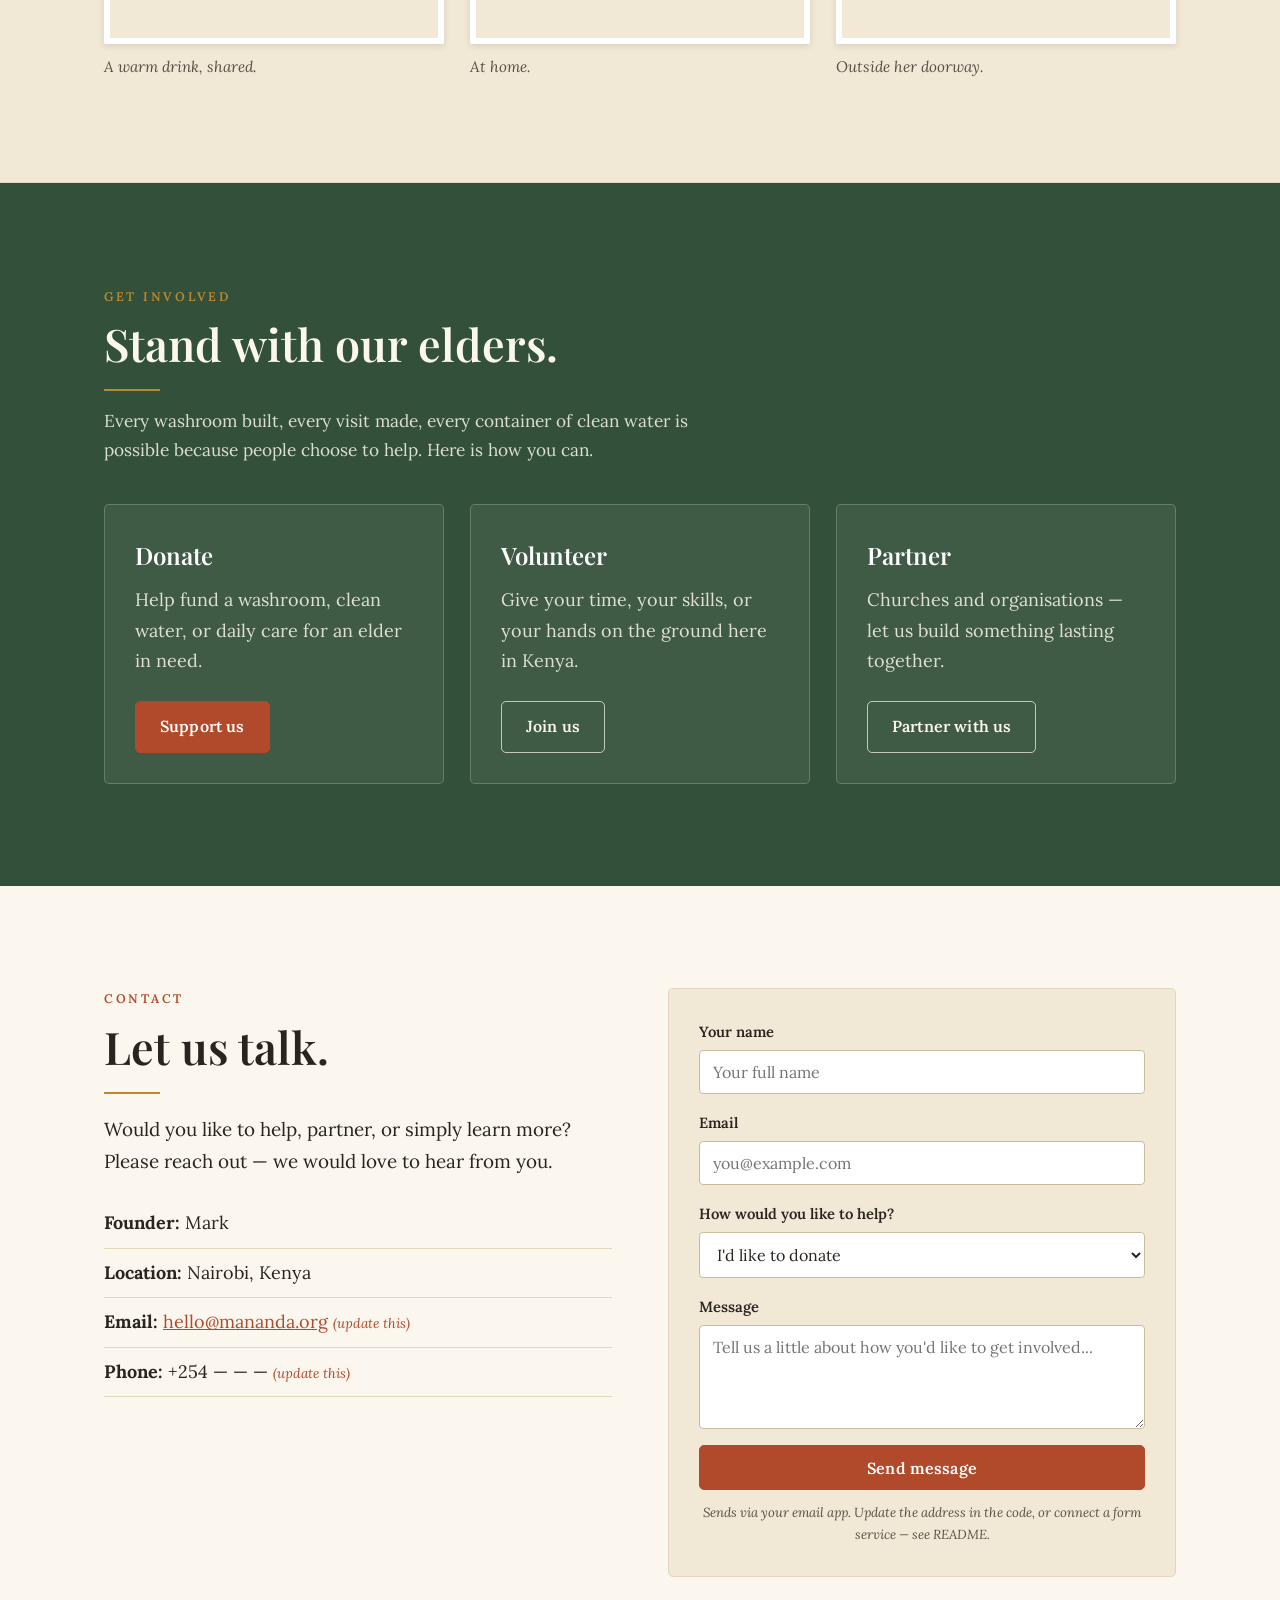
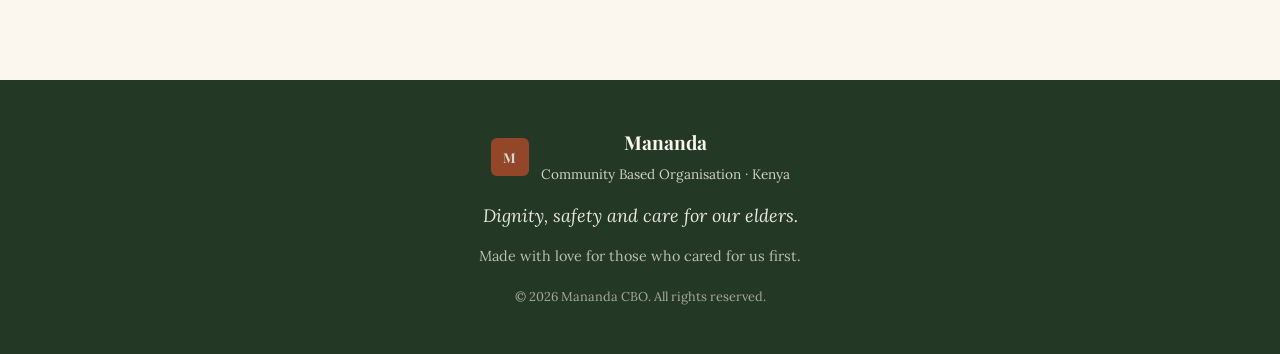
==== commit bd0086ac: "Add real photos and redesign with a traditional charity look - Place and name the supplied community" ====
--- a/index.html
+++ b/index.html
@@ -6,10 +6,10 @@
   <title>Mananda — Dignity, Safety &amp; Care for Our Elders</title>
   <meta name="description" content="Mananda is a Community Based Organisation in Kenya restoring dignity, safety and care to the elderly — starting with something as basic, and as life-changing, as a safe toilet." />
   <link rel="canonical" href="https://angelodsantos.github.io/mananda-cbo/" />
-  <meta name="theme-color" content="#4A5D3A" />
+  <meta name="theme-color" content="#33503A" />
 
   <!-- Favicon (inline SVG mark) -->
-  <link rel="icon" href="data:image/svg+xml,%3Csvg xmlns='http://www.w3.org/2000/svg' viewBox='0 0 64 64'%3E%3Crect width='64' height='64' rx='14' fill='%23C0512F'/%3E%3Ctext x='32' y='46' font-family='Georgia,serif' font-size='40' font-weight='700' text-anchor='middle' fill='%23FBF6EE'%3EM%3C/text%3E%3C/svg%3E" />
+  <link rel="icon" href="data:image/svg+xml,%3Csvg xmlns='http://www.w3.org/2000/svg' viewBox='0 0 64 64'%3E%3Crect width='64' height='64' rx='8' fill='%2333503A'/%3E%3Ctext x='32' y='46' font-family='Georgia,serif' font-size='40' font-weight='700' text-anchor='middle' fill='%23FBF7EF'%3EM%3C/text%3E%3C/svg%3E" />
 
   <!-- Open Graph / social sharing -->
   <meta property="og:title" content="Mananda — Dignity, Safety & Care for Our Elders" />
@@ -38,7 +38,7 @@
 
   <link rel="preconnect" href="https://fonts.googleapis.com" />
   <link rel="preconnect" href="https://fonts.gstatic.com" crossorigin />
-  <link href="https://fonts.googleapis.com/css2?family=Fraunces:ital,opsz,wght@0,9..144,400;0,9..144,600;0,9..144,700;1,9..144,500&family=Nunito+Sans:wght@400;600;700;800&display=swap" rel="stylesheet" />
+  <link href="https://fonts.googleapis.com/css2?family=Playfair+Display:ital,wght@0,500;0,600;0,700;1,500&family=Lora:ital,wght@0,400;0,500;0,600;1,400;1,500&display=swap" rel="stylesheet" />
   <link rel="stylesheet" href="styles.css" />
 </head>
 <body>
@@ -53,7 +53,7 @@
         <span class="nav__name">Mananda</span>
       </a>
       <nav class="nav__links" aria-label="Primary">
-        <a href="#problem">The Problem</a>
+        <a href="#problem">The Need</a>
         <a href="#about">Who We Are</a>
         <a href="#work">What We Do</a>
         <a href="#elders">Our Elders</a>
@@ -69,80 +69,75 @@
   <!-- ============ HERO ============ -->
   <section class="hero" id="top">
     <div class="hero__media">
-      <img src="assets/hero.jpg" alt="An elder from our community" class="hero__img js-photo" fetchpriority="high" decoding="async" />
-      <div class="hero__placeholder" aria-hidden="true">
-        <span>HERO PHOTO</span>
-        <small>assets/hero.jpg — a strong, warm portrait of an elder</small>
-      </div>
+      <img src="assets/hero.jpg" alt="An elder being visited in her home" class="hero__img js-photo" fetchpriority="high" decoding="async" />
     </div>
     <div class="hero__overlay"></div>
     <div class="hero__content">
-      <p class="hero__eyebrow">Community Based Organisation &middot; Kenya</p>
-      <h1 class="hero__title">Dignity, safety and care<br />for our elders.</h1>
+      <p class="hero__eyebrow">A Community Based Organisation &middot; Kenya</p>
+      <h1 class="hero__title">Dignity, safety and care for our elders</h1>
       <p class="hero__lede">
-        Mananda exists because growing old should never mean being left
-        unsafe, unseen or alone. We begin with something simple — and
-        life-changing — for the elderly: a safe place to go.
+        Growing old should never mean being left unsafe, unseen or alone.
+        Mananda walks alongside elderly men and women in our community — beginning
+        with something simple, and life-changing: a safe place to go.
       </p>
       <div class="hero__actions">
         <a href="#involved" class="btn btn--primary">Get Involved</a>
-        <a href="#problem" class="btn btn--ghost">See the Problem</a>
-      </div>
-    </div>
-    <a href="#problem" class="hero__scroll" aria-label="Scroll down">↓</a>
-  </section>
-
-  <!-- ============ PROBLEM ============ -->
+        <a href="#problem" class="btn btn--ghost">Understand the Need</a>
+      </div>
+    </div>
+  </section>
+
+  <!-- ============ PROBLEM / THE NEED ============ -->
   <section class="section section--problem" id="problem">
     <div class="container">
-      <p class="eyebrow">The Problem</p>
-      <h2 class="section__title">No toilet should cost a life.</h2>
+      <p class="eyebrow">The Need</p>
+      <h2 class="section__title">No toilet should ever cost a life.</h2>
 
       <div class="problem__grid">
         <div class="problem__story">
           <p class="lead">
-            In many homes here, there is no latrine — not even a simple pit.
-            When night falls and nature calls, our elderly have only one
-            choice: to walk into the bush, alone, in the dark.
+            In many homes here there is no latrine — not even a simple pit. When
+            night falls and nature calls, our elderly have only one choice: to walk
+            into the bush, alone, in the dark.
           </p>
           <p>
-            One night an elderly woman of <strong>75</strong> went out to
-            relieve herself near the bushes by her home, because she had no
-            toilet of her own. There, in the dark, she was attacked and
-            gang-raped. She was someone's mother. Someone's grandmother.
+            One night an elderly woman of <strong>seventy-five</strong> went out to
+            relieve herself near the bushes by her home, because she had no toilet
+            of her own. There, in the dark, she was attacked and raped. She was
+            someone's mother. Someone's grandmother.
           </p>
           <p>
-            Stories like hers are why Mananda exists. The lack of a toilet is
-            not just an inconvenience — for an older person it is a question of
-            <strong>safety, health and dignity</strong>. We refuse to accept
-            that this is simply how things are.
+            Stories like hers are why Mananda exists. For an older person, the lack
+            of a toilet is not a small inconvenience — it is a matter of
+            <strong>safety, health and dignity</strong>. We refuse to accept that
+            this is simply how things must be.
           </p>
         </div>
 
-        <figure class="photo-card">
-          <div class="photo-card__media">
-            <img src="assets/jungle-path.jpg" alt="The bush path our elders must walk at night" class="js-photo" loading="lazy" decoding="async" />
-            <div class="photo-card__placeholder" aria-hidden="true">
-              <span>JUNGLE / PATH PHOTO</span>
-              <small>assets/jungle-path.jpg — the bush they have to walk to</small>
-            </div>
-          </div>
-          <figcaption>The path to the bush — the only option when there is no toilet at home.</figcaption>
-        </figure>
-      </div>
-
-      <div class="stats">
-        <div class="stat">
-          <span class="stat__num">Safety</span>
-          <span class="stat__label">A toilet at home means no dangerous walk after dark.</span>
-        </div>
-        <div class="stat">
-          <span class="stat__num">Health</span>
-          <span class="stat__label">Clean sanitation protects fragile, ageing bodies from disease.</span>
-        </div>
-        <div class="stat">
-          <span class="stat__num">Dignity</span>
-          <span class="stat__label">Every elder deserves privacy and respect.</span>
+        <div class="problem__photos">
+          <figure class="photo">
+            <img src="assets/bush-path.jpg" alt="The bush path our elders walk to at night" class="js-photo" loading="lazy" decoding="async" />
+            <figcaption>The path into the bush — the only option when there is no toilet at home.</figcaption>
+          </figure>
+          <figure class="photo">
+            <img src="assets/home-conditions.jpg" alt="Inside an elder's home, where a basin serves as a toilet" class="js-photo" loading="lazy" decoding="async" />
+            <figcaption>Inside one home, a basin on the floor is all there is.</figcaption>
+          </figure>
+        </div>
+      </div>
+
+      <div class="pillars">
+        <div class="pillar">
+          <h3>Safety</h3>
+          <p>A toilet at home means no dangerous walk into the dark.</p>
+        </div>
+        <div class="pillar">
+          <h3>Health</h3>
+          <p>Clean sanitation protects fragile, ageing bodies from disease.</p>
+        </div>
+        <div class="pillar">
+          <h3>Dignity</h3>
+          <p>Every elder deserves privacy, comfort and respect.</p>
         </div>
       </div>
     </div>
@@ -151,15 +146,9 @@
   <!-- ============ ABOUT ============ -->
   <section class="section section--about" id="about">
     <div class="container about__grid">
-      <figure class="photo-card photo-card--tall">
-        <div class="photo-card__media">
-          <img src="assets/elder-kitten.jpg" alt="An elder we care for, with her kitten" class="js-photo" loading="lazy" decoding="async" />
-          <div class="photo-card__placeholder" aria-hidden="true">
-            <span>ELDER + KITTEN</span>
-            <small>assets/elder-kitten.jpg — the one with the kitten</small>
-          </div>
-        </div>
-        <figcaption>Moments of joy are part of care, too.</figcaption>
+      <figure class="photo photo--framed">
+        <img src="assets/elder-kitten.jpg" alt="An elder at home with his kitten" class="js-photo" loading="lazy" decoding="async" />
+        <figcaption>Small comforts matter. Care is more than survival.</figcaption>
       </figure>
 
       <div class="about__text">
@@ -167,17 +156,17 @@
         <h2 class="section__title">Born from a love for the elderly.</h2>
         <p class="lead">
           Mananda is a grassroots <strong>Community Based Organisation</strong>
-          founded in Kenya by people who simply could not look away.
+          in Kenya, founded by people who simply could not look away.
         </p>
         <p>
           We grew out of a deep love and respect for our elders — the people who
           raised our families and built our communities, and who too often spend
-          their final years without the basic care they gave to everyone else.
+          their final years without the basic care they once gave to everyone else.
         </p>
         <p>
           We are local. We know these families by name. We sit with them, listen
-          to them, and work alongside them to meet real needs — starting with
-          safe sanitation, and growing from there.
+          to them, and work alongside them to meet real, practical needs —
+          beginning with safe sanitation, and growing from there.
         </p>
         <a href="#work" class="btn btn--outline">See our work</a>
       </div>
@@ -188,58 +177,48 @@
   <section class="section section--work" id="work">
     <div class="container">
       <p class="eyebrow">What We Do</p>
-      <h2 class="section__title">Practical care, person by person.</h2>
+      <h2 class="section__title">Practical care, one person at a time.</h2>
+      <p class="section__intro">
+        We start small and we start close — meeting the needs in front of us, for
+        the elders we know by name.
+      </p>
 
       <div class="cards">
         <article class="card">
           <figure class="card__media">
-            <img src="assets/pessila-washroom.jpg" alt="A metal-sheet washroom built for Pessila" class="js-photo" loading="lazy" decoding="async" />
-            <div class="card__placeholder" aria-hidden="true">
-              <span>PESSILA'S WASHROOM</span>
-              <small>assets/pessila-washroom.jpg — metal sheet washroom</small>
-            </div>
+            <img src="assets/home.jpg" alt="An elder's mud-walled home with a metal-sheet roof" class="js-photo" loading="lazy" decoding="async" />
           </figure>
           <div class="card__body">
             <h3>Safe washrooms</h3>
             <p>
-              We build simple, private washrooms — like the metal-sheet washroom
-              for <strong>Pessila</strong> — so no elder has to walk into the
-              dark again.
+              Our first goal is to build simple, private washrooms at the homes of
+              the elderly — so that no one ever has to walk into the dark again.
             </p>
           </div>
         </article>
 
         <article class="card">
           <figure class="card__media">
-            <img src="assets/jennifer.jpg" alt="Jennifer with her yellow pots" class="js-photo" loading="lazy" decoding="async" />
-            <div class="card__placeholder" aria-hidden="true">
-              <span>JENNIFER &amp; YELLOW POTS</span>
-              <small>assets/jennifer.jpg — Jennifer with the yellow pots</small>
-            </div>
+            <img src="assets/jennifer-pots.jpg" alt="Jennifer at home with her yellow water containers" class="js-photo" loading="lazy" decoding="async" />
           </figure>
           <div class="card__body">
-            <h3>Everyday support</h3>
+            <h3>Everyday essentials</h3>
             <p>
-              We help with the daily essentials — clean water, food and
-              household needs — like the yellow water pots we brought to
-              <strong>Jennifer</strong>.
+              We help with daily needs — clean water, food and basic household
+              items — like the water containers we brought to <strong>Jennifer</strong>.
             </p>
           </div>
         </article>
 
         <article class="card">
           <figure class="card__media">
-            <img src="assets/companionship.jpg" alt="Spending time with an elder" class="js-photo" loading="lazy" decoding="async" />
-            <div class="card__placeholder" aria-hidden="true">
-              <span>COMPANIONSHIP</span>
-              <small>assets/companionship.jpg — visiting / caring photo</small>
-            </div>
+            <img src="assets/elder-man.jpg" alt="An elder smiling during a home visit" class="js-photo" loading="lazy" decoding="async" />
           </figure>
           <div class="card__body">
             <h3>Companionship &amp; care</h3>
             <p>
-              We visit, we listen, and we make sure our elders know they are
-              loved and not forgotten.
+              We visit, we listen, and we make sure our elders know they are loved,
+              remembered and never alone.
             </p>
           </div>
         </article>
@@ -253,62 +232,34 @@
       <p class="eyebrow">Our Elders</p>
       <h2 class="section__title">The faces behind the mission.</h2>
       <p class="section__intro">
-        These are the people you would be standing with. Real names, real
-        homes, real lives.
+        These are the people you would be standing with — real lives, real homes,
+        here in our community.
       </p>
 
       <div class="gallery">
-        <figure class="gallery__item gallery__item--video">
-          <div class="gallery__media">
-            <video class="js-video" controls preload="none" poster="assets/elder-kitten.jpg">
-              <source src="assets/kitten-video.mp4" type="video/mp4" />
-            </video>
-            <div class="gallery__placeholder" aria-hidden="true">
-              <span>▶ KITTEN VIDEO</span>
-              <small>assets/kitten-video.mp4</small>
-            </div>
-          </div>
-          <figcaption>The elder with her kitten.</figcaption>
-        </figure>
-
-        <figure class="gallery__item">
-          <div class="gallery__media">
-            <img src="assets/jennifer.jpg" alt="Jennifer" class="js-photo" loading="lazy" decoding="async" />
-            <div class="gallery__placeholder" aria-hidden="true"><span>JENNIFER</span><small>assets/jennifer.jpg</small></div>
-          </div>
+        <figure class="gallery__item">
+          <img src="assets/elder-1.jpg" alt="An elder being cared for at home" class="js-photo" loading="lazy" decoding="async" />
+          <figcaption>A visit at home.</figcaption>
+        </figure>
+        <figure class="gallery__item">
+          <img src="assets/jennifer-pots.jpg" alt="Jennifer with her water containers" class="js-photo" loading="lazy" decoding="async" />
           <figcaption>Jennifer.</figcaption>
         </figure>
-
-        <figure class="gallery__item">
-          <div class="gallery__media">
-            <img src="assets/pessila.jpg" alt="Pessila" class="js-photo" loading="lazy" decoding="async" />
-            <div class="gallery__placeholder" aria-hidden="true"><span>PESSILA</span><small>assets/pessila.jpg</small></div>
-          </div>
-          <figcaption>Pessila.</figcaption>
-        </figure>
-
-        <figure class="gallery__item">
-          <div class="gallery__media">
-            <img src="assets/elder-1.jpg" alt="An elder in our community" class="js-photo" loading="lazy" decoding="async" />
-            <div class="gallery__placeholder" aria-hidden="true"><span>ELDER PHOTO</span><small>assets/elder-1.jpg</small></div>
-          </div>
-          <figcaption>One of our elders.</figcaption>
-        </figure>
-
-        <figure class="gallery__item">
-          <div class="gallery__media">
-            <img src="assets/elder-2.jpg" alt="An elder in our community" class="js-photo" loading="lazy" decoding="async" />
-            <div class="gallery__placeholder" aria-hidden="true"><span>ELDER PHOTO</span><small>assets/elder-2.jpg</small></div>
-          </div>
-          <figcaption>One of our elders.</figcaption>
-        </figure>
-
-        <figure class="gallery__item">
-          <div class="gallery__media">
-            <img src="assets/elder-3.jpg" alt="An elder in our community" class="js-photo" loading="lazy" decoding="async" />
-            <div class="gallery__placeholder" aria-hidden="true"><span>ELDER PHOTO</span><small>assets/elder-3.jpg</small></div>
-          </div>
-          <figcaption>One of our elders.</figcaption>
+        <figure class="gallery__item">
+          <img src="assets/elder-2.jpg" alt="An elder resting in her chair" class="js-photo" loading="lazy" decoding="async" />
+          <figcaption>A moment of rest.</figcaption>
+        </figure>
+        <figure class="gallery__item">
+          <img src="assets/elder-care.jpg" alt="An elder with a cup of tea" class="js-photo" loading="lazy" decoding="async" />
+          <figcaption>A warm drink, shared.</figcaption>
+        </figure>
+        <figure class="gallery__item">
+          <img src="assets/elder-3.jpg" alt="An elder at home" class="js-photo" loading="lazy" decoding="async" />
+          <figcaption>At home.</figcaption>
+        </figure>
+        <figure class="gallery__item">
+          <img src="assets/elder-4.jpg" alt="An elder outside her home" class="js-photo" loading="lazy" decoding="async" />
+          <figcaption>Outside her doorway.</figcaption>
         </figure>
       </div>
     </div>
@@ -320,24 +271,24 @@
       <p class="eyebrow eyebrow--light">Get Involved</p>
       <h2 class="section__title section__title--light">Stand with our elders.</h2>
       <p class="section__intro section__intro--light">
-        Every washroom built, every visit made, every pot of clean water is
+        Every washroom built, every visit made, every container of clean water is
         possible because people choose to help. Here is how you can.
       </p>
 
       <div class="involved__grid">
         <div class="involved__card">
           <h3>Donate</h3>
-          <p>Fund a washroom, clean water, or daily care for an elder in need.</p>
+          <p>Help fund a washroom, clean water, or daily care for an elder in need.</p>
           <a href="#contact" class="btn btn--primary">Support us</a>
         </div>
         <div class="involved__card">
           <h3>Volunteer</h3>
-          <p>Give your time, skills or hands on the ground here in Kenya.</p>
+          <p>Give your time, your skills, or your hands on the ground here in Kenya.</p>
           <a href="#contact" class="btn btn--outline btn--outline-light">Join us</a>
         </div>
         <div class="involved__card">
           <h3>Partner</h3>
-          <p>Organisations and churches — let's build something lasting together.</p>
+          <p>Churches and organisations — let us build something lasting together.</p>
           <a href="#contact" class="btn btn--outline btn--outline-light">Partner with us</a>
         </div>
       </div>
@@ -349,10 +300,10 @@
     <div class="container contact__grid">
       <div class="contact__intro">
         <p class="eyebrow">Contact</p>
-        <h2 class="section__title">Let's talk.</h2>
+        <h2 class="section__title">Let us talk.</h2>
         <p class="lead">
-          Want to help, partner, or simply learn more? Reach out — we would
-          love to hear from you.
+          Would you like to help, partner, or simply learn more? Please reach out
+          — we would love to hear from you.
         </p>
         <ul class="contact__details">
           <li><strong>Founder:</strong> Mark</li>
@@ -362,7 +313,7 @@
         </ul>
       </div>
 
-      <!-- Works right now via the visitor's email app (mailto).
+      <!-- Works now via the visitor's email app (mailto).
            To collect submissions on a server instead, sign up at
            formspree.io / web3forms.com and set data-endpoint to their URL. -->
       <form class="contact__form" id="contactForm" data-endpoint="" data-email="hello@mananda.org">
@@ -400,6 +351,7 @@
         </div>
       </div>
       <p class="footer__tag">Dignity, safety and care for our elders.</p>
+      <p class="footer__made">Made with love for those who cared for us first.</p>
       <p class="footer__copy">&copy; <span id="year"></span> Mananda CBO. All rights reserved.</p>
     </div>
   </footer>
--- a/styles.css
+++ b/styles.css
@@ -1,260 +1,249 @@
 /* ============================================================
    Mananda CBO — styles
-   Palette: warm clay, cream, olive-green, gold accent
+   A warm, traditional charity look: classic serif type,
+   earthy colours, simple framed photos, restrained detailing.
    ============================================================ */
 
 :root {
-  --cream:      #FBF6EE;
-  --cream-2:    #F3EADB;
-  --clay:       #C0512F;
-  --clay-dark:  #9C3D20;
-  --terra:      #E07A5F;
-  --olive:      #4A5D3A;
-  --olive-dark: #36462A;
-  --gold:       #D9A441;
-  --ink:        #2B2622;
-  --ink-soft:   #5C544C;
+  --cream:      #FBF7EF;
+  --cream-2:    #F1E8D6;
+  --paper-line: #E2D6BC;
+  --clay:       #B14A2A;
+  --clay-dark:  #8E3A1F;
+  --green:      #33503A;
+  --green-dark: #243826;
+  --gold:       #BB8A2E;
+  --ink:        #2A2420;
+  --ink-soft:   #5A5046;
   --white:      #ffffff;
 
-  --maxw: 1140px;
-  --radius: 18px;
-  --shadow: 0 18px 40px -18px rgba(43, 38, 34, 0.35);
-  --shadow-sm: 0 8px 20px -12px rgba(43, 38, 34, 0.4);
-
-  --serif: "Fraunces", Georgia, "Times New Roman", serif;
-  --sans: "Nunito Sans", system-ui, -apple-system, Segoe UI, Roboto, sans-serif;
+  --maxw: 1120px;
+  --radius: 5px;
+  --shadow: 0 2px 6px rgba(42, 36, 32, 0.12);
+
+  --serif-display: "Playfair Display", Georgia, "Times New Roman", serif;
+  --serif-body: "Lora", Georgia, "Times New Roman", serif;
 }
 
 * { box-sizing: border-box; }
 
-html { scroll-behavior: smooth; scroll-padding-top: 80px; }
+html { scroll-behavior: smooth; scroll-padding-top: 76px; }
 
 /* Accessibility: skip link + visible keyboard focus */
 .skip-link {
   position: absolute; left: 12px; top: -60px; z-index: 100;
   background: var(--clay); color: var(--white); padding: 10px 16px;
-  border-radius: 8px; font-weight: 800; transition: top .2s ease;
+  border-radius: 4px; font-family: var(--serif-body); font-weight: 600; transition: top .2s ease;
 }
 .skip-link:focus { top: 12px; text-decoration: none; }
-
-:focus-visible { outline: 3px solid var(--gold); outline-offset: 2px; border-radius: 4px; }
+:focus-visible { outline: 3px solid var(--gold); outline-offset: 2px; }
 
 body {
   margin: 0;
-  font-family: var(--sans);
+  font-family: var(--serif-body);
   color: var(--ink);
   background: var(--cream);
-  line-height: 1.65;
+  line-height: 1.7;
   font-size: 18px;
   -webkit-font-smoothing: antialiased;
 }
 
-img, video { display: block; max-width: 100%; }
-
-a { color: var(--clay); text-decoration: none; }
-a:hover { text-decoration: underline; }
+img { display: block; max-width: 100%; }
+a { color: var(--clay); }
+a:hover { color: var(--clay-dark); }
 
 .container { width: 100%; max-width: var(--maxw); margin: 0 auto; padding: 0 24px; }
 
 /* ---------- Typography helpers ---------- */
 .eyebrow {
-  font-family: var(--sans);
+  font-family: var(--serif-body);
   text-transform: uppercase;
-  letter-spacing: 0.18em;
-  font-size: 0.8rem;
-  font-weight: 800;
+  letter-spacing: 0.22em;
+  font-size: 0.78rem;
+  font-weight: 600;
   color: var(--clay);
-  margin: 0 0 0.6rem;
+  margin: 0 0 0.7rem;
 }
 .eyebrow--light { color: var(--gold); }
 
 .section__title {
-  font-family: var(--serif);
+  font-family: var(--serif-display);
   font-weight: 600;
-  font-size: clamp(1.9rem, 4vw, 3rem);
-  line-height: 1.1;
-  margin: 0 0 1.2rem;
-  letter-spacing: -0.01em;
+  font-size: clamp(1.8rem, 3.8vw, 2.8rem);
+  line-height: 1.18;
+  margin: 0 0 1rem;
+  color: var(--ink);
+}
+.section__title::after {
+  content: "";
+  display: block;
+  width: 56px; height: 2px;
+  background: var(--gold);
+  margin-top: 18px;
 }
 .section__title--light { color: var(--cream); }
 
-.section__intro { max-width: 620px; color: var(--ink-soft); font-size: 1.1rem; }
-.section__intro--light { color: rgba(251, 246, 238, 0.85); }
+.section__intro { max-width: 640px; color: var(--ink-soft); font-size: 1.08rem; margin: 0 0 8px; }
+.section__intro--light { color: rgba(251, 247, 239, 0.85); }
 
 .lead { font-size: 1.18rem; color: var(--ink); }
 
-/* ---------- Buttons ---------- */
+/* ---------- Buttons (simple, traditional) ---------- */
 .btn {
   display: inline-block;
-  font-family: var(--sans);
-  font-weight: 800;
+  font-family: var(--serif-body);
+  font-weight: 600;
   font-size: 1rem;
-  padding: 0.85em 1.6em;
-  border-radius: 999px;
+  letter-spacing: .01em;
+  padding: 0.7em 1.5em;
+  border-radius: var(--radius);
   cursor: pointer;
-  border: 2px solid transparent;
-  transition: transform .15s ease, box-shadow .15s ease, background .15s ease, color .15s ease;
-  text-decoration: none !important;
-}
-.btn:hover { transform: translateY(-2px); }
-.btn--primary { background: var(--clay); color: var(--white); box-shadow: var(--shadow-sm); }
-.btn--primary:hover { background: var(--clay-dark); }
-.btn--ghost { background: rgba(255,255,255,0.12); color: var(--white); border-color: rgba(255,255,255,0.7); backdrop-filter: blur(4px); }
-.btn--ghost:hover { background: rgba(255,255,255,0.22); }
+  border: 1.5px solid transparent;
+  transition: background .15s ease, color .15s ease, border-color .15s ease;
+  text-decoration: none;
+}
+.btn--primary { background: var(--clay); color: var(--white); border-color: var(--clay); }
+.btn--primary:hover { background: var(--clay-dark); border-color: var(--clay-dark); color: var(--white); }
+.btn--ghost { background: transparent; color: var(--cream); border-color: rgba(251,247,239,0.7); }
+.btn--ghost:hover { background: rgba(251,247,239,0.12); color: var(--white); }
 .btn--outline { background: transparent; color: var(--clay); border-color: var(--clay); }
 .btn--outline:hover { background: var(--clay); color: var(--white); }
-.btn--outline-light { color: var(--cream); border-color: rgba(251,246,238,0.8); }
-.btn--outline-light:hover { background: var(--cream); color: var(--olive-dark); }
+.btn--outline-light { color: var(--cream); border-color: rgba(251,247,239,0.7); }
+.btn--outline-light:hover { background: var(--cream); color: var(--green-dark); }
 .btn--block { display: block; width: 100%; text-align: center; }
 
 /* ============ NAV ============ */
 .nav {
   position: fixed; top: 0; left: 0; right: 0; z-index: 50;
   transition: background .3s ease, box-shadow .3s ease, padding .3s ease;
-  padding: 18px 0;
-}
-.nav--scrolled { background: rgba(251,246,238,0.96); box-shadow: var(--shadow-sm); padding: 10px 0; backdrop-filter: blur(8px); }
+  padding: 16px 0;
+}
+.nav--scrolled { background: var(--cream); box-shadow: var(--shadow); padding: 8px 0; border-bottom: 1px solid var(--paper-line); }
 .nav__inner { max-width: var(--maxw); margin: 0 auto; padding: 0 24px; display: flex; align-items: center; justify-content: space-between; }
-.nav__brand { display: flex; align-items: center; gap: 10px; font-family: var(--serif); font-weight: 700; font-size: 1.4rem; color: var(--cream); text-decoration: none; }
+.nav__brand { display: flex; align-items: center; gap: 10px; font-family: var(--serif-display); font-weight: 700; font-size: 1.35rem; color: var(--cream); text-decoration: none; }
 .nav--scrolled .nav__brand { color: var(--ink); }
 .nav__logo {
   display: grid; place-items: center;
-  width: 38px; height: 38px; border-radius: 50%;
+  width: 38px; height: 38px; border-radius: 6px;
   background: var(--clay); color: var(--white);
-  font-family: var(--serif); font-weight: 700; font-size: 1.2rem;
+  font-family: var(--serif-display); font-weight: 700; font-size: 1.15rem;
 }
 .nav__links { display: flex; align-items: center; gap: 26px; }
-.nav__links a { color: var(--cream); font-weight: 700; font-size: 0.98rem; text-decoration: none; }
-.nav__links a:hover { color: var(--gold); text-decoration: none; }
+.nav__links a { color: var(--cream); font-weight: 500; font-size: 1rem; text-decoration: none; }
+.nav__links a:hover { color: var(--gold); }
 .nav--scrolled .nav__links a { color: var(--ink); }
 .nav--scrolled .nav__links a:hover { color: var(--clay); }
-.nav__cta { background: var(--clay); color: var(--white) !important; padding: 0.5em 1.1em; border-radius: 999px; }
-.nav__cta:hover { background: var(--clay-dark); }
+.nav__cta { border: 1.5px solid currentColor; padding: 0.35em 1em; border-radius: var(--radius); }
 .nav__toggle { display: none; flex-direction: column; gap: 5px; background: none; border: 0; cursor: pointer; padding: 8px; }
-.nav__toggle span { width: 26px; height: 3px; background: var(--cream); border-radius: 2px; transition: .3s; }
+.nav__toggle span { width: 26px; height: 2px; background: var(--cream); transition: .3s; }
 .nav--scrolled .nav__toggle span { background: var(--ink); }
 
 /* ============ HERO ============ */
-.hero { position: relative; min-height: 100vh; display: flex; align-items: center; color: var(--cream); overflow: hidden; }
+.hero { position: relative; min-height: 88vh; display: flex; align-items: center; color: var(--cream); overflow: hidden; }
 .hero__media, .hero__overlay { position: absolute; inset: 0; }
 .hero__img { width: 100%; height: 100%; object-fit: cover; }
-.hero__placeholder {
-  position: absolute; inset: 0; display: grid; place-items: center; text-align: center;
-  background: linear-gradient(135deg, var(--olive) 0%, var(--olive-dark) 60%, var(--clay-dark) 100%);
-  color: rgba(255,255,255,.85);
-}
-.hero__placeholder span { display:block; font-weight: 800; letter-spacing: .15em; font-size: 1rem; }
-.hero__placeholder small { display:block; opacity:.75; margin-top:6px; }
-.hero__overlay { background: linear-gradient(180deg, rgba(20,16,12,0.55) 0%, rgba(20,16,12,0.35) 40%, rgba(20,16,12,0.7) 100%); }
-.hero__content { position: relative; z-index: 2; max-width: 760px; margin: 0 auto; padding: 0 24px; text-align: center; }
-.hero__eyebrow { text-transform: uppercase; letter-spacing: .2em; font-weight: 800; font-size: .82rem; color: var(--gold); margin-bottom: 1rem; }
-.hero__title { font-family: var(--serif); font-weight: 600; font-size: clamp(2.4rem, 6vw, 4.4rem); line-height: 1.05; margin: 0 0 1.2rem; letter-spacing: -0.015em; }
-.hero__lede { font-size: clamp(1.05rem, 2.2vw, 1.35rem); color: rgba(251,246,238,0.92); max-width: 600px; margin: 0 auto 2rem; }
+.hero__overlay { background: linear-gradient(180deg, rgba(20,16,12,0.55) 0%, rgba(20,16,12,0.45) 45%, rgba(20,16,12,0.72) 100%); }
+.hero__content { position: relative; z-index: 2; max-width: 760px; margin: 0 auto; padding: 110px 24px 90px; text-align: center; }
+.hero__eyebrow { text-transform: uppercase; letter-spacing: .22em; font-weight: 600; font-size: .8rem; color: var(--gold); margin-bottom: 1.1rem; }
+.hero__title { font-family: var(--serif-display); font-weight: 700; font-size: clamp(2.2rem, 5.2vw, 3.9rem); line-height: 1.12; margin: 0 0 1.2rem; }
+.hero__lede { font-size: clamp(1.05rem, 2vw, 1.3rem); color: rgba(251,247,239,0.94); max-width: 620px; margin: 0 auto 2rem; font-style: italic; }
 .hero__actions { display: flex; gap: 14px; justify-content: center; flex-wrap: wrap; }
-.hero__scroll { position: absolute; bottom: 26px; left: 50%; transform: translateX(-50%); z-index: 2; color: var(--cream); font-size: 1.6rem; text-decoration: none; animation: bob 2s infinite ease-in-out; }
-@keyframes bob { 0%,100%{ transform: translateX(-50%) translateY(0);} 50%{ transform: translateX(-50%) translateY(8px);} }
 
 /* ============ SECTIONS ============ */
-.section { padding: clamp(64px, 9vw, 120px) 0; }
+.section { padding: clamp(56px, 8vw, 104px) 0; }
 .section--problem { background: var(--cream); }
-.section--about { background: var(--cream-2); }
+.section--about { background: var(--cream-2); border-top: 1px solid var(--paper-line); border-bottom: 1px solid var(--paper-line); }
 .section--work { background: var(--cream); }
-.section--elders { background: var(--cream-2); }
-.section--involved { background: var(--olive); }
+.section--elders { background: var(--cream-2); border-top: 1px solid var(--paper-line); border-bottom: 1px solid var(--paper-line); }
+.section--involved { background: var(--green); }
 .section--contact { background: var(--cream); }
 
+/* ---------- Photos (framed, traditional) ---------- */
+.photo { margin: 0; }
+.photo img { width: 100%; border: 6px solid var(--white); box-shadow: var(--shadow); border-radius: 2px; }
+.photo figcaption, .gallery__item figcaption { margin-top: 10px; color: var(--ink-soft); font-size: .95rem; font-style: italic; }
+.photo--framed img { border-width: 8px; }
+
 /* ---------- Problem ---------- */
-.problem__grid { display: grid; grid-template-columns: 1.1fr 0.9fr; gap: 48px; align-items: center; margin-top: 8px; }
-.problem__story p { margin: 0 0 1.1rem; }
-
-.stats { display: grid; grid-template-columns: repeat(3, 1fr); gap: 22px; margin-top: 60px; }
-.stat { background: var(--white); border-radius: var(--radius); padding: 28px; box-shadow: var(--shadow-sm); border-top: 4px solid var(--clay); }
-.stat__num { display: block; font-family: var(--serif); font-weight: 700; font-size: 1.5rem; color: var(--clay); margin-bottom: 6px; }
-.stat__label { color: var(--ink-soft); font-size: 1rem; }
-
-/* ---------- Photo cards / placeholders ---------- */
-.photo-card { margin: 0; }
-.photo-card__media, .card__media, .gallery__media, .hero__media { position: relative; }
-.photo-card__media { border-radius: var(--radius); overflow: hidden; box-shadow: var(--shadow); aspect-ratio: 4 / 3; }
-.photo-card--tall .photo-card__media { aspect-ratio: 3 / 4; }
-.photo-card__media img { width: 100%; height: 100%; object-fit: cover; }
-.photo-card figcaption, .gallery__item figcaption { margin-top: 12px; color: var(--ink-soft); font-size: .98rem; font-style: italic; text-align: center; }
-
-.photo-card__placeholder, .card__placeholder, .gallery__placeholder {
-  position: absolute; inset: 0; display: grid; place-items: center; text-align: center; padding: 16px;
-  background: repeating-linear-gradient(45deg, var(--cream-2), var(--cream-2) 14px, #ece0cd 14px, #ece0cd 28px);
-  color: var(--olive-dark);
-}
-.photo-card__placeholder span, .card__placeholder span, .gallery__placeholder span { font-weight: 800; letter-spacing: .1em; font-size: .95rem; }
-.photo-card__placeholder small, .card__placeholder small, .gallery__placeholder small { display:block; margin-top: 6px; opacity: .7; font-size: .8rem; }
+.problem__grid { display: grid; grid-template-columns: 1.05fr 0.95fr; gap: 48px; align-items: start; margin-top: 6px; }
+.problem__story p { margin: 0 0 1.15rem; }
+.problem__photos { display: grid; gap: 22px; }
+
+.pillars { display: grid; grid-template-columns: repeat(3, 1fr); gap: 0; margin-top: 60px; border-top: 1px solid var(--paper-line); }
+.pillar { padding: 28px 28px 8px; border-right: 1px solid var(--paper-line); }
+.pillar:last-child { border-right: 0; }
+.pillar h3 { font-family: var(--serif-display); font-weight: 600; font-size: 1.4rem; color: var(--clay); margin: 0 0 .4rem; }
+.pillar p { color: var(--ink-soft); margin: 0; }
 
 /* ---------- About ---------- */
 .about__grid { display: grid; grid-template-columns: 0.85fr 1.15fr; gap: 56px; align-items: center; }
 .about__text p { margin: 0 0 1.1rem; }
-.about__text .btn { margin-top: 8px; }
+.about__text .btn { margin-top: 10px; }
 
 /* ---------- Work cards ---------- */
-.cards { display: grid; grid-template-columns: repeat(3, 1fr); gap: 28px; margin-top: 16px; }
-.card { background: var(--white); border-radius: var(--radius); overflow: hidden; box-shadow: var(--shadow-sm); transition: transform .2s ease, box-shadow .2s ease; }
-.card:hover { transform: translateY(-6px); box-shadow: var(--shadow); }
-.card__media { aspect-ratio: 4 / 3; }
+.cards { display: grid; grid-template-columns: repeat(3, 1fr); gap: 28px; margin-top: 28px; }
+.card { background: var(--white); border: 1px solid var(--paper-line); border-radius: var(--radius); overflow: hidden; box-shadow: var(--shadow); }
+.card__media { margin: 0; aspect-ratio: 4 / 3; }
 .card__media img { width: 100%; height: 100%; object-fit: cover; }
-.card__body { padding: 24px; }
-.card__body h3 { font-family: var(--serif); font-size: 1.35rem; margin: 0 0 .5rem; }
+.card__body { padding: 22px 24px 26px; }
+.card__body h3 { font-family: var(--serif-display); font-weight: 600; font-size: 1.4rem; margin: 0 0 .5rem; color: var(--green-dark); }
 .card__body p { margin: 0; color: var(--ink-soft); }
 
 /* ---------- Gallery ---------- */
-.gallery { display: grid; grid-template-columns: repeat(3, 1fr); gap: 24px; margin-top: 18px; }
-.gallery__media { position: relative; aspect-ratio: 1 / 1; border-radius: var(--radius); overflow: hidden; box-shadow: var(--shadow-sm); }
-.gallery__media img, .gallery__media video { width: 100%; height: 100%; object-fit: cover; }
-.gallery__item--video .gallery__placeholder { background: linear-gradient(135deg, var(--olive), var(--olive-dark)); color: var(--cream); }
+.gallery { display: grid; grid-template-columns: repeat(3, 1fr); gap: 26px; margin-top: 28px; }
+.gallery__item { margin: 0; }
+.gallery__item img { width: 100%; aspect-ratio: 1 / 1; object-fit: cover; border: 6px solid var(--white); box-shadow: var(--shadow); border-radius: 2px; }
 
 /* ---------- Get involved ---------- */
-.involved__grid { display: grid; grid-template-columns: repeat(3, 1fr); gap: 26px; margin-top: 36px; }
-.involved__card { background: rgba(255,255,255,0.07); border: 1px solid rgba(255,255,255,0.18); border-radius: var(--radius); padding: 32px; color: var(--cream); backdrop-filter: blur(3px); }
-.involved__card h3 { font-family: var(--serif); font-size: 1.5rem; margin: 0 0 .6rem; color: var(--white); }
-.involved__card p { color: rgba(251,246,238,0.85); margin: 0 0 1.4rem; }
+.involved__grid { display: grid; grid-template-columns: repeat(3, 1fr); gap: 26px; margin-top: 38px; }
+.involved__card { background: rgba(255,255,255,0.06); border: 1px solid rgba(251,247,239,0.22); border-radius: var(--radius); padding: 30px; color: var(--cream); }
+.involved__card h3 { font-family: var(--serif-display); font-weight: 600; font-size: 1.5rem; margin: 0 0 .6rem; color: var(--white); }
+.involved__card p { color: rgba(251,247,239,0.85); margin: 0 0 1.5rem; }
 
 /* ---------- Contact ---------- */
 .contact__grid { display: grid; grid-template-columns: 1fr 1fr; gap: 56px; align-items: start; }
 .contact__details { list-style: none; padding: 0; margin: 1.4rem 0 0; }
-.contact__details li { padding: 8px 0; border-bottom: 1px solid var(--cream-2); }
-.contact__details em { color: var(--terra); font-size: .85rem; }
-.contact__form { background: var(--cream-2); padding: 32px; border-radius: var(--radius); box-shadow: var(--shadow-sm); }
-.contact__form label { display: block; font-weight: 700; font-size: .92rem; margin-bottom: 16px; }
+.contact__details li { padding: 9px 0; border-bottom: 1px solid var(--paper-line); }
+.contact__details em { color: var(--clay); font-size: .85rem; font-style: italic; }
+.contact__form { background: var(--cream-2); padding: 30px; border: 1px solid var(--paper-line); border-radius: var(--radius); }
+.contact__form label { display: block; font-weight: 600; font-size: .92rem; margin-bottom: 16px; }
 .contact__form input, .contact__form select, .contact__form textarea {
-  display: block; width: 100%; margin-top: 6px; padding: 12px 14px;
-  border: 1px solid #d8ccb8; border-radius: 10px; font-family: var(--sans); font-size: 1rem; background: var(--white); color: var(--ink);
+  display: block; width: 100%; margin-top: 6px; padding: 11px 13px;
+  border: 1px solid #cbbb9d; border-radius: 4px; font-family: var(--serif-body); font-size: 1rem; background: var(--white); color: var(--ink);
 }
 .contact__form input:focus, .contact__form select:focus, .contact__form textarea:focus { outline: 2px solid var(--clay); border-color: var(--clay); }
-.contact__formnote { font-size: .82rem; color: var(--ink-soft); margin: 12px 0 0; text-align: center; }
+.contact__formnote { font-size: .82rem; color: var(--ink-soft); margin: 12px 0 0; text-align: center; font-style: italic; }
 
 /* ============ FOOTER ============ */
-.footer { background: var(--olive-dark); color: var(--cream); padding: 48px 0; }
-.footer__inner { display: flex; flex-direction: column; align-items: center; gap: 14px; text-align: center; }
+.footer { background: var(--green-dark); color: var(--cream); padding: 46px 0; }
+.footer__inner { display: flex; flex-direction: column; align-items: center; gap: 12px; text-align: center; }
 .footer__brand { display: flex; align-items: center; gap: 12px; }
-.footer__brand strong { display: block; font-family: var(--serif); font-size: 1.2rem; }
+.footer__brand strong { display: block; font-family: var(--serif-display); font-size: 1.2rem; }
 .footer__brand span { font-size: .85rem; opacity: .8; }
-.footer__tag { font-style: italic; opacity: .9; margin: 0; }
-.footer__copy { font-size: .82rem; opacity: .65; margin: 0; }
-
-/* ============ SCROLL REVEAL ============ */
-.reveal { opacity: 0; transform: translateY(28px); transition: opacity .7s ease, transform .7s ease; }
+.footer__tag { font-style: italic; opacity: .92; margin: 0; }
+.footer__made { font-size: .9rem; opacity: .7; margin: 0; }
+.footer__copy { font-size: .8rem; opacity: .6; margin: 6px 0 0; }
+
+/* ============ SCROLL REVEAL (gentle) ============ */
+.reveal { opacity: 0; transform: translateY(18px); transition: opacity .7s ease, transform .7s ease; }
 .reveal.is-visible { opacity: 1; transform: none; }
 
 /* ============ RESPONSIVE ============ */
 @media (max-width: 860px) {
   .nav__links {
     position: fixed; inset: 0 0 0 auto; width: min(78vw, 320px);
-    background: var(--olive-dark); flex-direction: column; align-items: flex-start;
-    padding: 96px 28px; gap: 20px; transform: translateX(100%); transition: transform .3s ease; box-shadow: var(--shadow);
+    background: var(--green-dark); flex-direction: column; align-items: flex-start;
+    padding: 92px 28px; gap: 22px; transform: translateX(100%); transition: transform .3s ease; box-shadow: var(--shadow);
   }
   .nav__links.is-open { transform: translateX(0); }
   .nav__links a, .nav--scrolled .nav__links a { color: var(--cream); font-size: 1.1rem; }
+  .nav__cta { border-color: rgba(251,247,239,0.7); }
   .nav__toggle { display: flex; }
   .problem__grid, .about__grid, .contact__grid { grid-template-columns: 1fr; gap: 32px; }
-  .stats, .cards, .gallery, .involved__grid { grid-template-columns: 1fr; }
-  .about__grid .photo-card--tall { max-width: 420px; margin: 0 auto; }
+  .pillars, .cards, .gallery, .involved__grid { grid-template-columns: 1fr; }
+  .pillar { border-right: 0; border-bottom: 1px solid var(--paper-line); padding: 22px 0 14px; }
+  .pillar:last-child { border-bottom: 0; }
+  .about__grid .photo--framed { max-width: 440px; margin: 0 auto; }
 }
 @media (min-width: 861px) and (max-width: 1024px) {
   .gallery { grid-template-columns: repeat(2, 1fr); }
@@ -263,5 +252,4 @@
 @media (prefers-reduced-motion: reduce) {
   html { scroll-behavior: auto; }
   .reveal { opacity: 1; transform: none; transition: none; }
-  .hero__scroll { animation: none; }
-}
+}
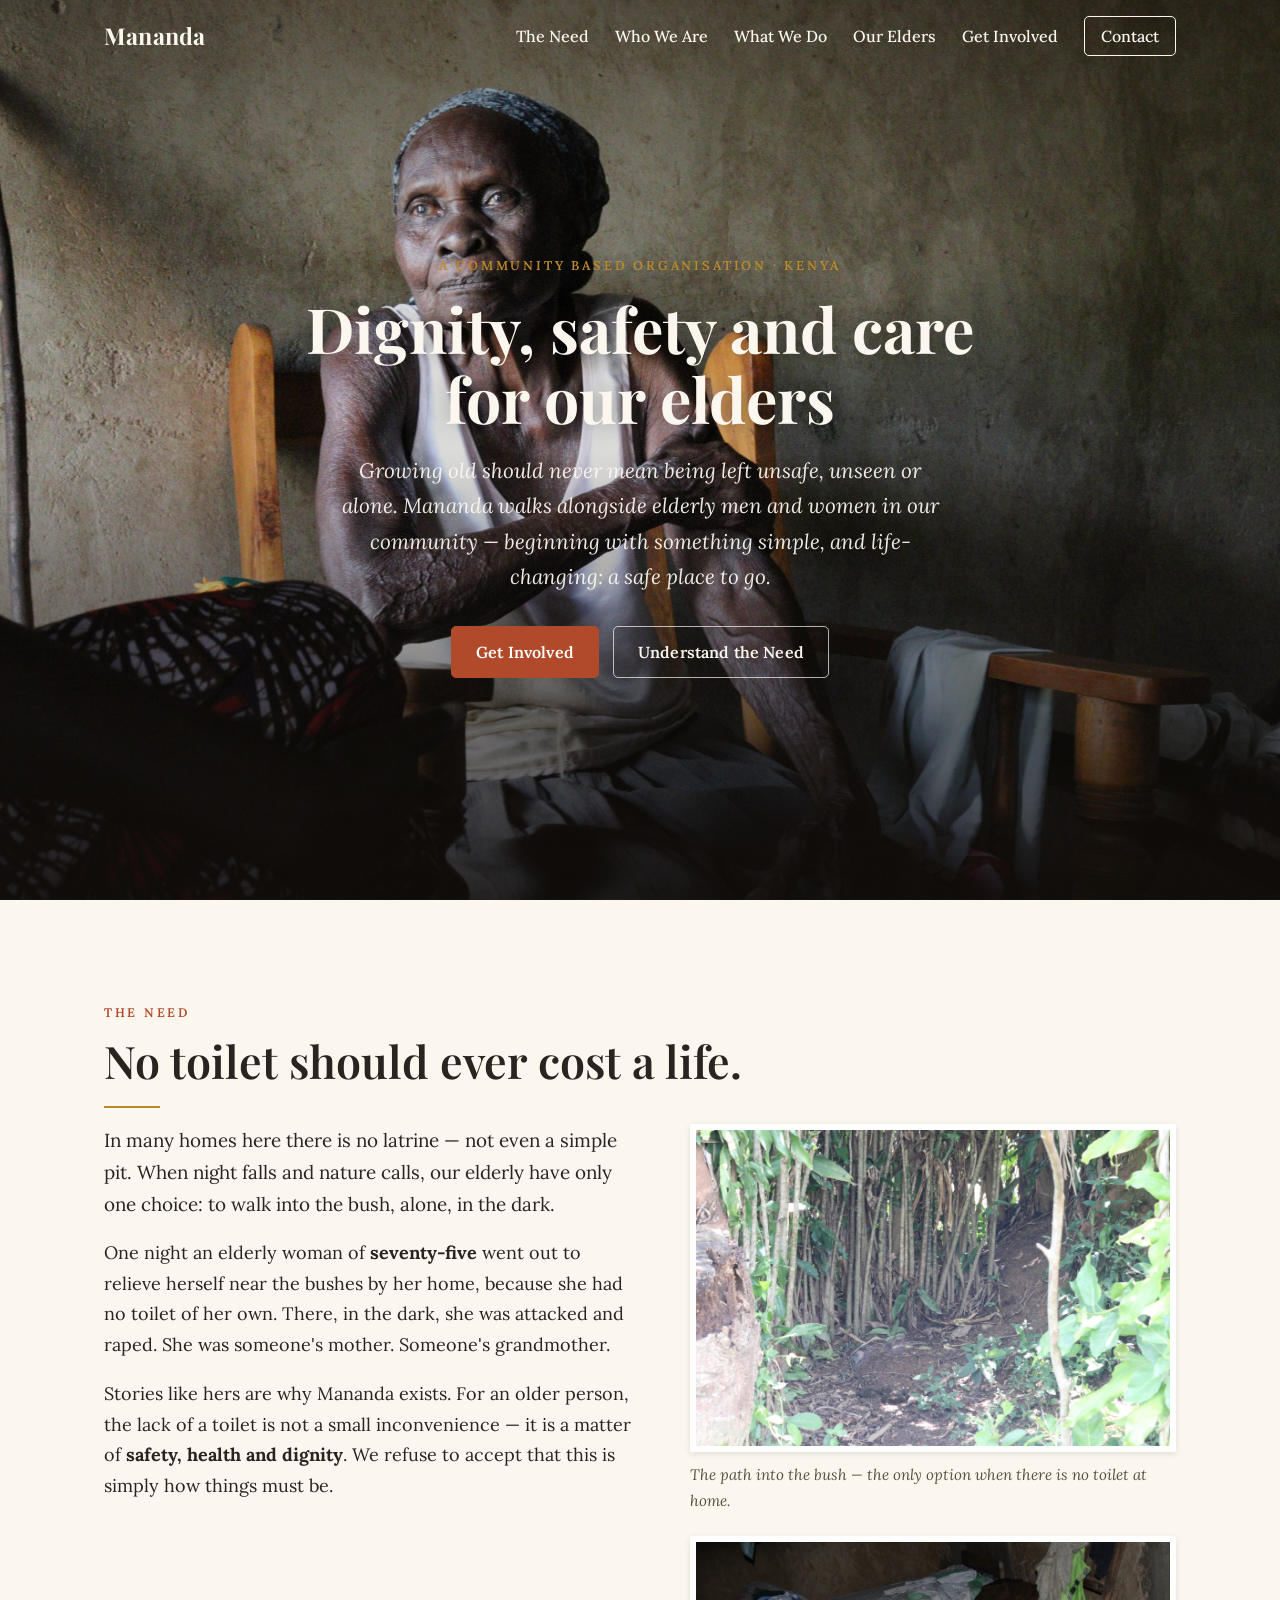
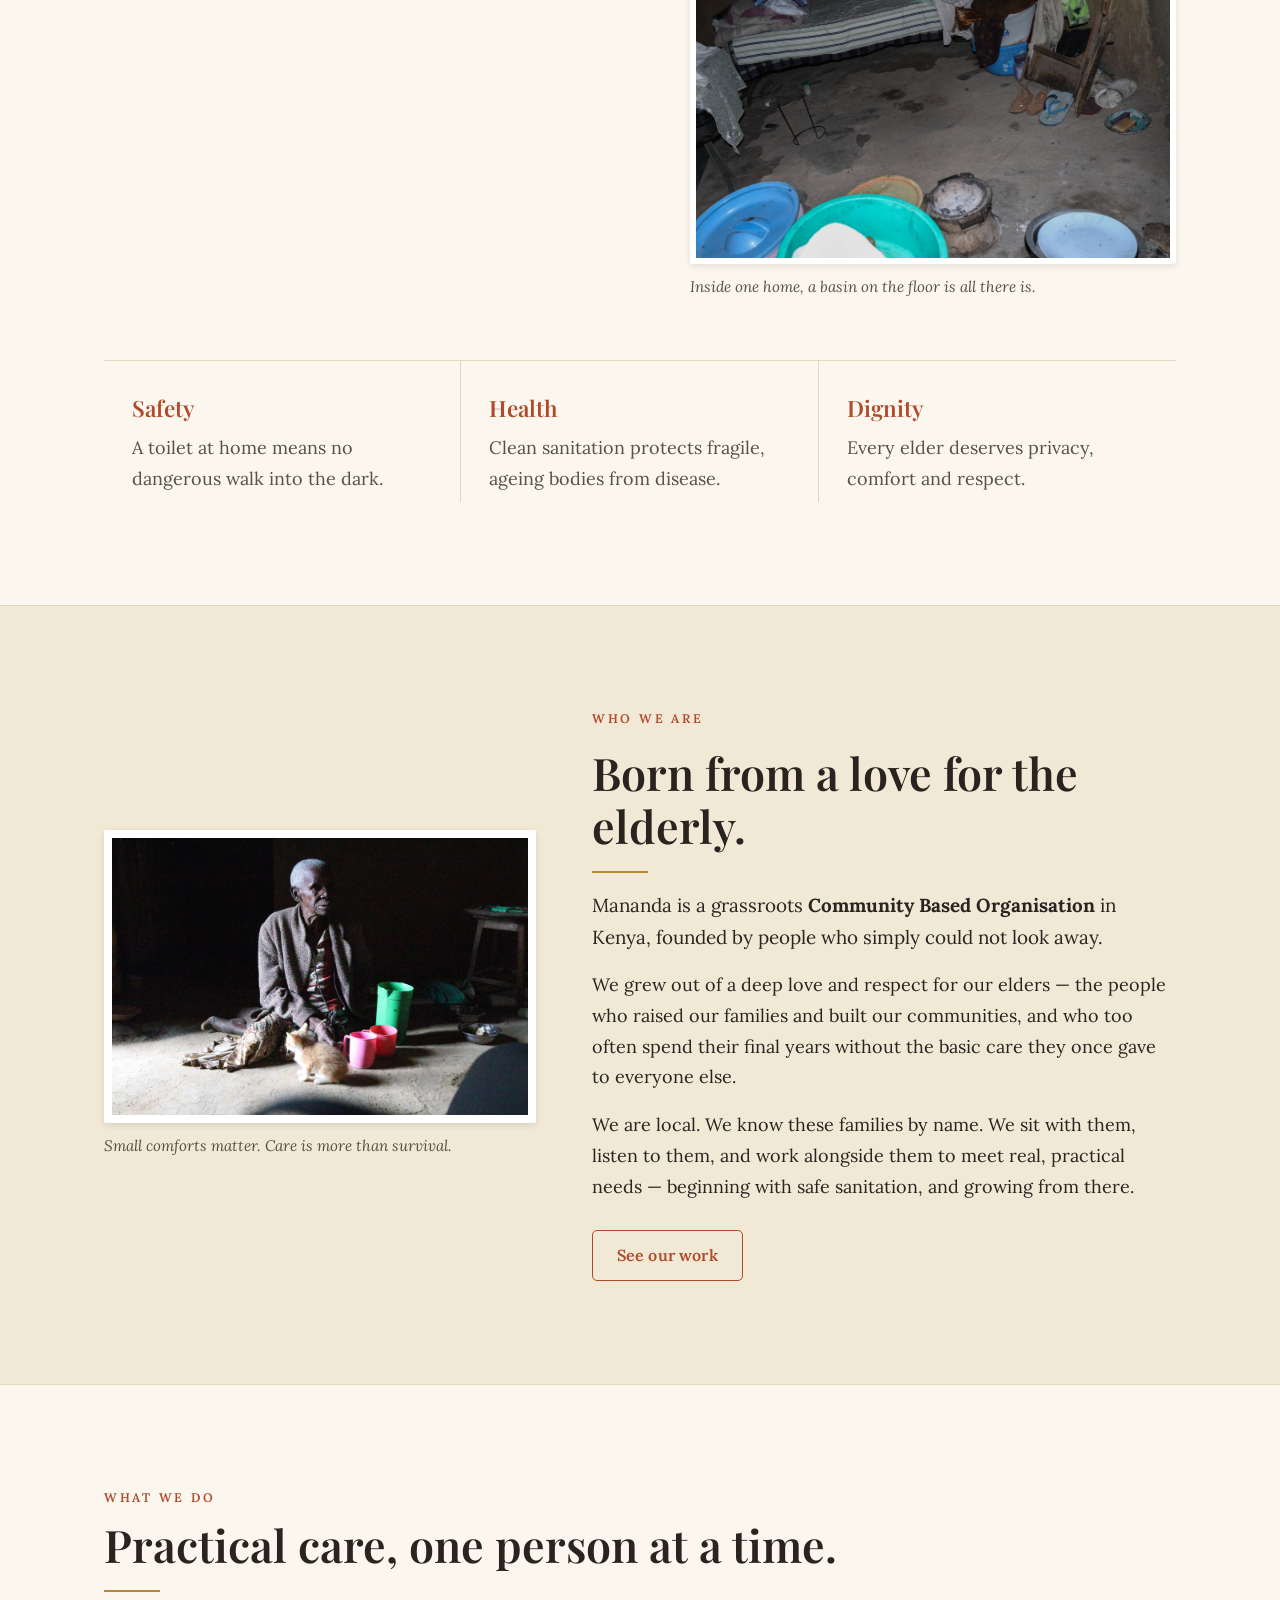
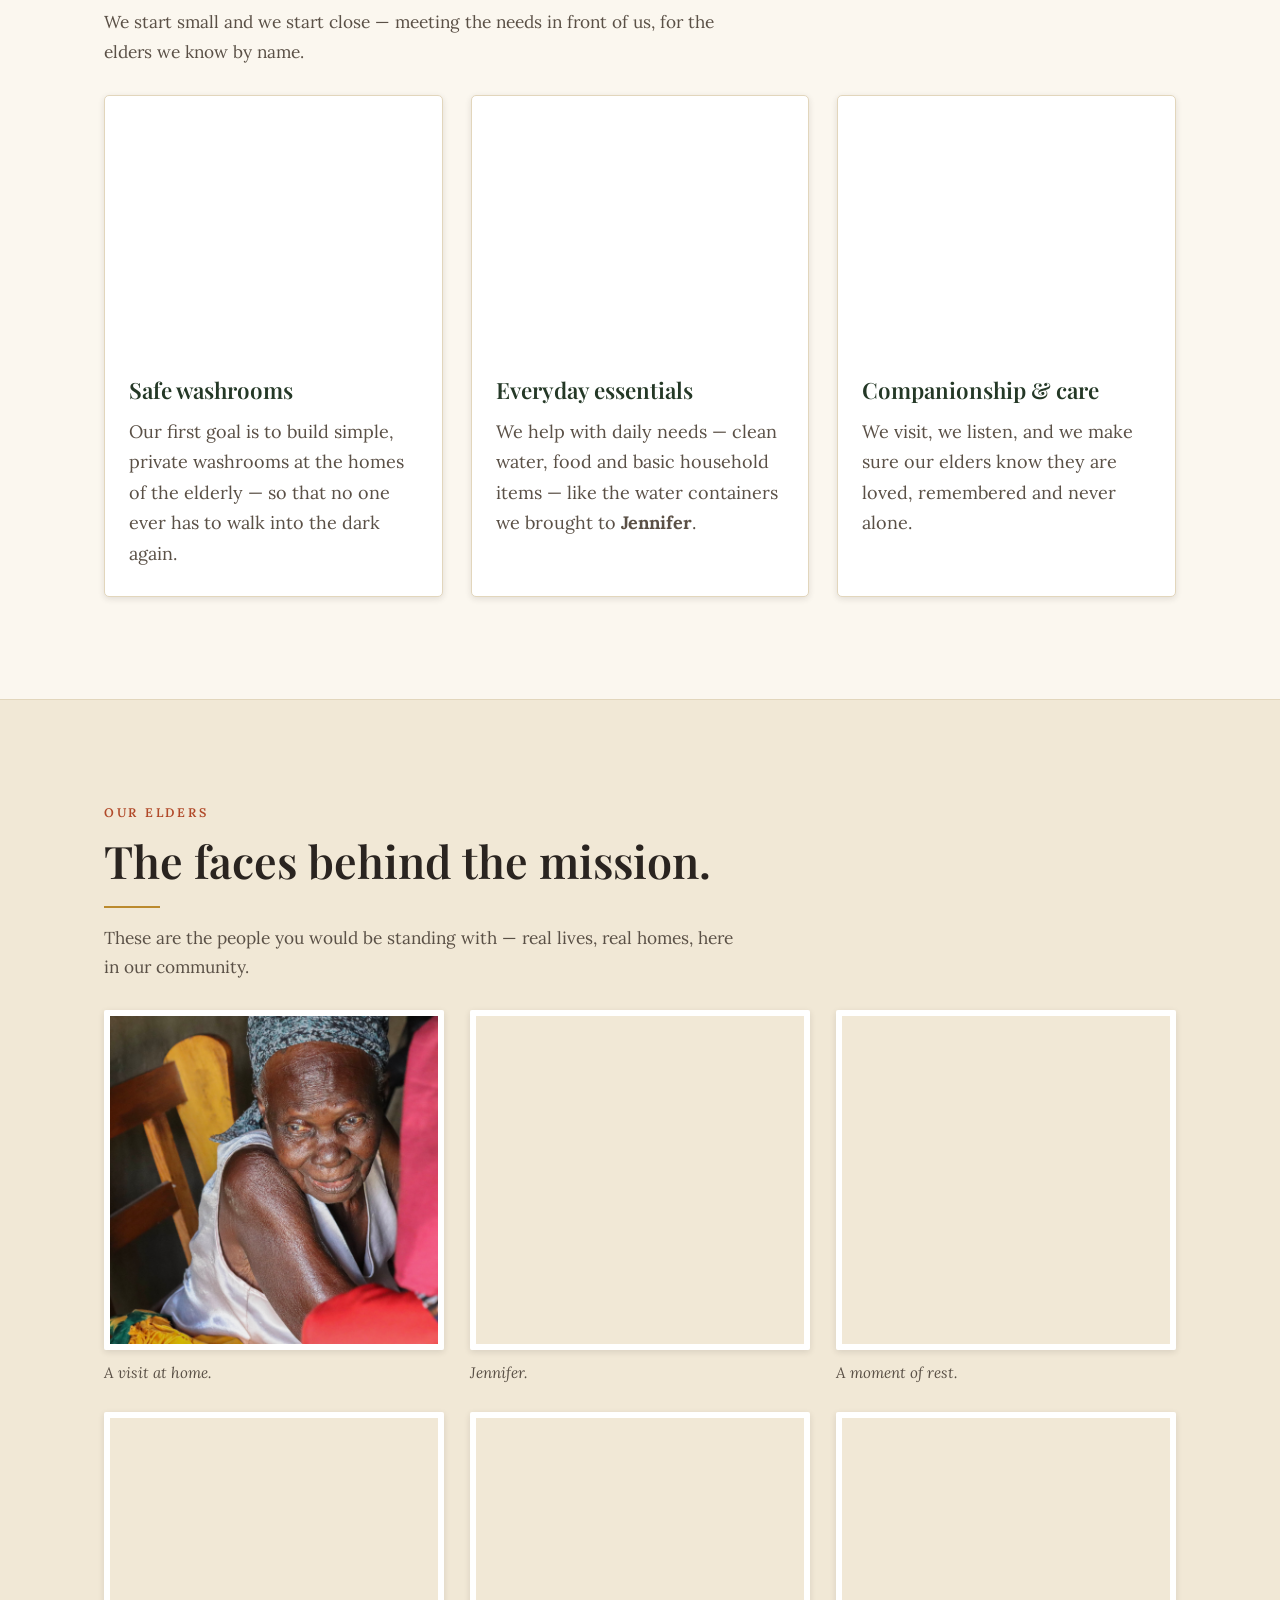
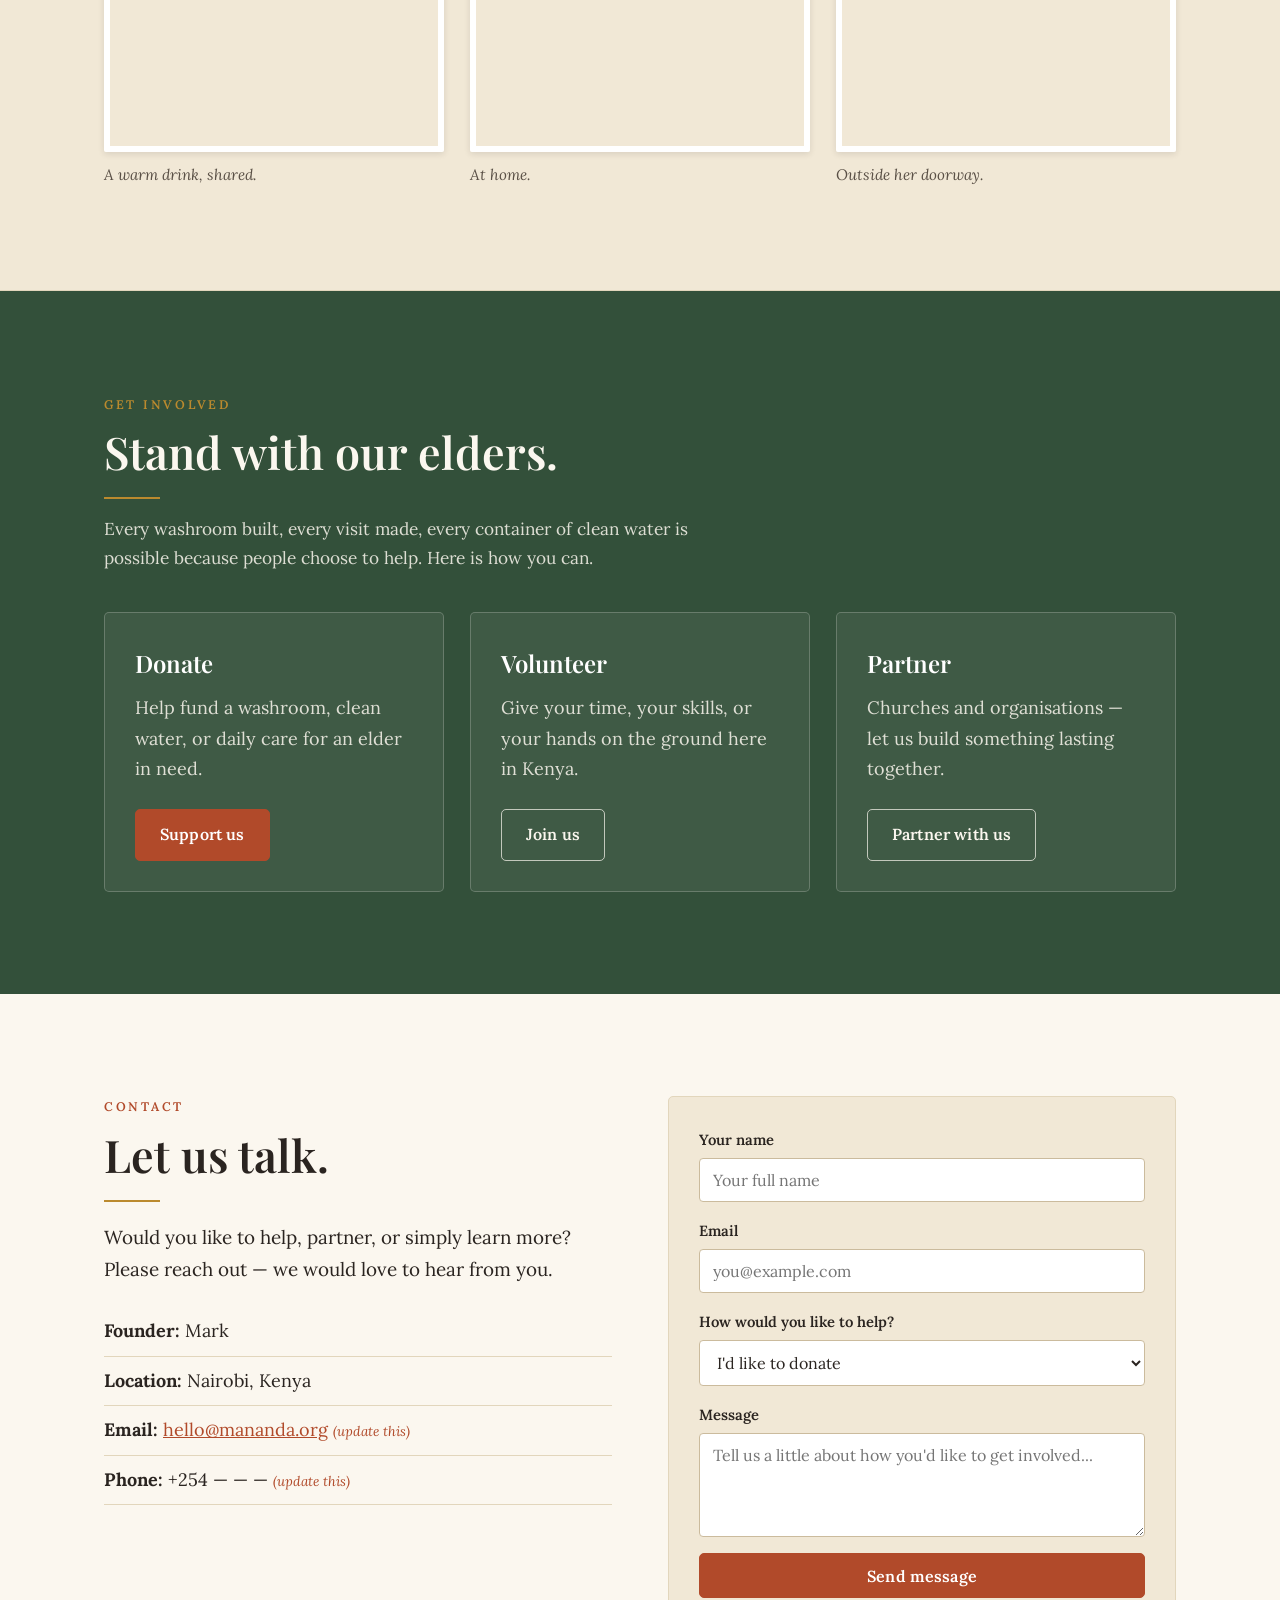
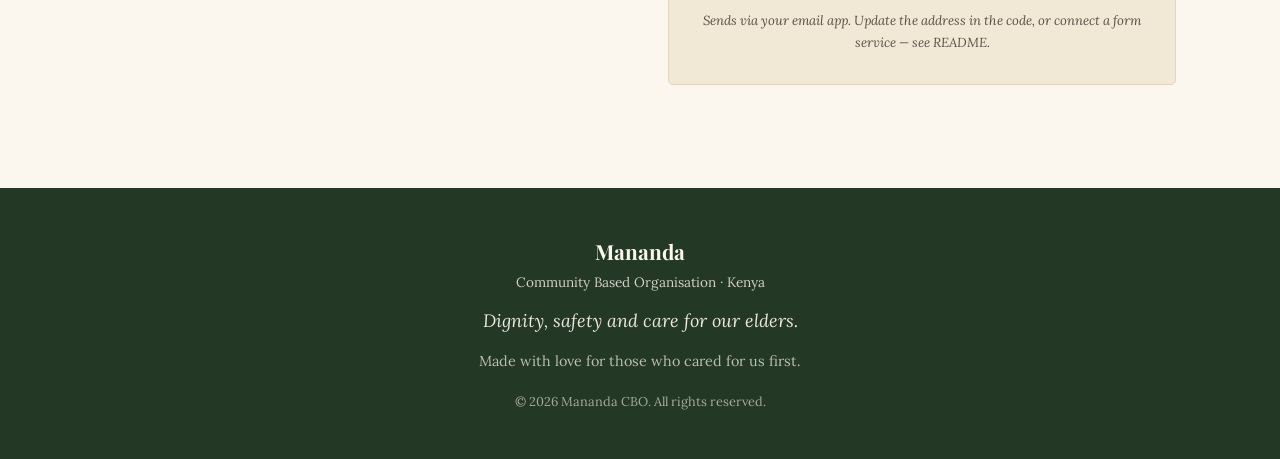
==== commit d75a96b2: "Clean up hero and branding, especially on mobile - Remove the "M" logo badge from the nav and footer" ====
--- a/index.html
+++ b/index.html
@@ -49,7 +49,6 @@
   <header class="nav" id="nav">
     <div class="nav__inner">
       <a href="#top" class="nav__brand">
-        <span class="nav__logo" aria-hidden="true">M</span>
         <span class="nav__name">Mananda</span>
       </a>
       <nav class="nav__links" aria-label="Primary">
@@ -344,11 +343,8 @@
   <footer class="footer">
     <div class="container footer__inner">
       <div class="footer__brand">
-        <span class="nav__logo" aria-hidden="true">M</span>
-        <div>
-          <strong>Mananda</strong>
-          <span>Community Based Organisation &middot; Kenya</span>
-        </div>
+        <strong>Mananda</strong>
+        <span>Community Based Organisation &middot; Kenya</span>
       </div>
       <p class="footer__tag">Dignity, safety and care for our elders.</p>
       <p class="footer__made">Made with love for those who cared for us first.</p>
--- a/styles.css
+++ b/styles.css
@@ -27,7 +27,15 @@
 
 * { box-sizing: border-box; }
 
-html { scroll-behavior: smooth; scroll-padding-top: 76px; }
+html {
+  scroll-behavior: smooth;
+  scroll-padding-top: 76px;
+  -webkit-text-size-adjust: 100%;   /* stop iOS inflating text in landscape */
+  text-size-adjust: 100%;
+}
+
+/* Never allow sideways scrolling on phones */
+html, body { overflow-x: hidden; }
 
 /* Accessibility: skip link + visible keyboard focus */
 .skip-link {
@@ -120,14 +128,8 @@
 }
 .nav--scrolled { background: var(--cream); box-shadow: var(--shadow); padding: 8px 0; border-bottom: 1px solid var(--paper-line); }
 .nav__inner { max-width: var(--maxw); margin: 0 auto; padding: 0 24px; display: flex; align-items: center; justify-content: space-between; }
-.nav__brand { display: flex; align-items: center; gap: 10px; font-family: var(--serif-display); font-weight: 700; font-size: 1.35rem; color: var(--cream); text-decoration: none; }
+.nav__brand { display: flex; align-items: center; font-family: var(--serif-display); font-weight: 700; font-size: 1.45rem; letter-spacing: .01em; color: var(--cream); text-decoration: none; }
 .nav--scrolled .nav__brand { color: var(--ink); }
-.nav__logo {
-  display: grid; place-items: center;
-  width: 38px; height: 38px; border-radius: 6px;
-  background: var(--clay); color: var(--white);
-  font-family: var(--serif-display); font-weight: 700; font-size: 1.15rem;
-}
 .nav__links { display: flex; align-items: center; gap: 26px; }
 .nav__links a { color: var(--cream); font-weight: 500; font-size: 1rem; text-decoration: none; }
 .nav__links a:hover { color: var(--gold); }
@@ -139,15 +141,32 @@
 .nav--scrolled .nav__toggle span { background: var(--ink); }
 
 /* ============ HERO ============ */
-.hero { position: relative; min-height: 88vh; display: flex; align-items: center; color: var(--cream); overflow: hidden; }
+.hero { position: relative; min-height: 100vh; min-height: 100svh; display: flex; align-items: center; color: var(--cream); overflow: hidden; }
 .hero__media, .hero__overlay { position: absolute; inset: 0; }
 .hero__img { width: 100%; height: 100%; object-fit: cover; }
-.hero__overlay { background: linear-gradient(180deg, rgba(20,16,12,0.55) 0%, rgba(20,16,12,0.45) 45%, rgba(20,16,12,0.72) 100%); }
+/* Lighter, bottom-weighted scrim: the photo stays visible, text stays readable */
+.hero__overlay {
+  background: linear-gradient(to bottom,
+    rgba(18,14,10,0.45) 0%,
+    rgba(18,14,10,0.12) 28%,
+    rgba(18,14,10,0.15) 50%,
+    rgba(18,14,10,0.85) 100%);
+}
 .hero__content { position: relative; z-index: 2; max-width: 760px; margin: 0 auto; padding: 110px 24px 90px; text-align: center; }
 .hero__eyebrow { text-transform: uppercase; letter-spacing: .22em; font-weight: 600; font-size: .8rem; color: var(--gold); margin-bottom: 1.1rem; }
-.hero__title { font-family: var(--serif-display); font-weight: 700; font-size: clamp(2.2rem, 5.2vw, 3.9rem); line-height: 1.12; margin: 0 0 1.2rem; }
+.hero__title { font-family: var(--serif-display); font-weight: 700; font-size: clamp(2.2rem, 5.2vw, 3.9rem); line-height: 1.12; margin: 0 0 1.2rem; text-shadow: 0 1px 24px rgba(0,0,0,0.35); }
 .hero__lede { font-size: clamp(1.05rem, 2vw, 1.3rem); color: rgba(251,247,239,0.94); max-width: 620px; margin: 0 auto 2rem; font-style: italic; }
 .hero__actions { display: flex; gap: 14px; justify-content: center; flex-wrap: wrap; }
+
+/* Intro: photo fades/settles first, then the words arrive one by one */
+.hero__img { animation: heroImg 1.3s ease both; }
+.hero__eyebrow, .hero__title, .hero__lede, .hero__actions { opacity: 0; animation: heroText .9s ease forwards; }
+.hero__eyebrow { animation-delay: 0.6s; }
+.hero__title   { animation-delay: 0.8s; }
+.hero__lede    { animation-delay: 1.05s; }
+.hero__actions { animation-delay: 1.3s; }
+@keyframes heroImg { from { opacity: 0; transform: scale(1.06); } to { opacity: 1; transform: scale(1); } }
+@keyframes heroText { from { opacity: 0; transform: translateY(14px); } to { opacity: 1; transform: none; } }
 
 /* ============ SECTIONS ============ */
 .section { padding: clamp(56px, 8vw, 104px) 0; }
@@ -217,8 +236,8 @@
 /* ============ FOOTER ============ */
 .footer { background: var(--green-dark); color: var(--cream); padding: 46px 0; }
 .footer__inner { display: flex; flex-direction: column; align-items: center; gap: 12px; text-align: center; }
-.footer__brand { display: flex; align-items: center; gap: 12px; }
-.footer__brand strong { display: block; font-family: var(--serif-display); font-size: 1.2rem; }
+.footer__brand { display: flex; flex-direction: column; align-items: center; gap: 2px; }
+.footer__brand strong { display: block; font-family: var(--serif-display); font-size: 1.3rem; }
 .footer__brand span { font-size: .85rem; opacity: .8; }
 .footer__tag { font-style: italic; opacity: .92; margin: 0; }
 .footer__made { font-size: .9rem; opacity: .7; margin: 0; }
@@ -231,25 +250,67 @@
 /* ============ RESPONSIVE ============ */
 @media (max-width: 860px) {
   .nav__links {
-    position: fixed; inset: 0 0 0 auto; width: min(78vw, 320px);
+    position: fixed; inset: 0 0 0 auto; width: min(80vw, 320px);
     background: var(--green-dark); flex-direction: column; align-items: flex-start;
-    padding: 92px 28px; gap: 22px; transform: translateX(100%); transition: transform .3s ease; box-shadow: var(--shadow);
+    padding: 92px 28px; gap: 8px; transform: translateX(100%); transition: transform .3s ease; box-shadow: var(--shadow);
+    overflow-y: auto;
   }
   .nav__links.is-open { transform: translateX(0); }
-  .nav__links a, .nav--scrolled .nav__links a { color: var(--cream); font-size: 1.1rem; }
-  .nav__cta { border-color: rgba(251,247,239,0.7); }
+  /* Bigger, full-width tap targets in the mobile menu */
+  .nav__links a, .nav--scrolled .nav__links a {
+    color: var(--cream); font-size: 1.15rem; width: 100%;
+    padding: 12px 0; border-bottom: 1px solid rgba(251,247,239,0.14);
+  }
+  .nav__cta { border: 1.5px solid rgba(251,247,239,0.7); border-radius: var(--radius); padding: 12px 14px; margin-top: 8px; }
   .nav__toggle { display: flex; }
+  /* Dim the page behind the open menu */
+  .nav-backdrop {
+    position: fixed; inset: 0; z-index: 40; background: rgba(20,16,12,0.5);
+    opacity: 0; visibility: hidden; transition: opacity .3s ease, visibility .3s ease;
+  }
+  .nav-backdrop.is-open { opacity: 1; visibility: visible; }
+
   .problem__grid, .about__grid, .contact__grid { grid-template-columns: 1fr; gap: 32px; }
-  .pillars, .cards, .gallery, .involved__grid { grid-template-columns: 1fr; }
+  .cards, .involved__grid { grid-template-columns: 1fr; }
+  .gallery { grid-template-columns: repeat(2, 1fr); gap: 16px; }
+  .pillars { grid-template-columns: 1fr; }
   .pillar { border-right: 0; border-bottom: 1px solid var(--paper-line); padding: 22px 0 14px; }
   .pillar:last-child { border-bottom: 0; }
   .about__grid .photo--framed { max-width: 440px; margin: 0 auto; }
-}
-@media (min-width: 861px) and (max-width: 1024px) {
-  .gallery { grid-template-columns: repeat(2, 1fr); }
+
+  /* Hero: let the photo breathe — anchor the words to the bottom over a
+     soft scrim instead of a dark box across the middle of the face. */
+  .hero { align-items: flex-end; }
+  .hero__overlay {
+    background: linear-gradient(to bottom,
+      rgba(18,14,10,0.32) 0%,
+      rgba(18,14,10,0.04) 26%,
+      rgba(18,14,10,0.10) 46%,
+      rgba(18,14,10,0.92) 100%);
+  }
+  .hero__content { padding: 0 22px 56px; max-width: 100%; }
+  .hero__eyebrow { margin-bottom: 0.7rem; }
+  .hero__title { font-size: clamp(2rem, 8.5vw, 2.7rem); margin-bottom: 0.9rem; }
+  .hero__lede { font-size: 1.02rem; line-height: 1.55; margin-bottom: 1.5rem; }
+}
+
+@media (max-width: 520px) {
+  body { font-size: 17px; }
+  .container { padding: 0 18px; }
+  .section { padding: 52px 0; }
+  /* Stack hero buttons full-width so they're easy to tap */
+  .hero__actions { flex-direction: column; align-items: stretch; }
+  .hero__actions .btn { width: 100%; }
+  .btn { padding: 0.8em 1.4em; }
+  .photo img, .photo--framed img { border-width: 5px; }
+  .gallery__item img { border-width: 4px; }
+  .card__body, .contact__form, .involved__card { padding-left: 20px; padding-right: 20px; }
 }
 
 @media (prefers-reduced-motion: reduce) {
   html { scroll-behavior: auto; }
   .reveal { opacity: 1; transform: none; transition: none; }
-}
+  .hero__img, .hero__eyebrow, .hero__title, .hero__lede, .hero__actions {
+    animation: none; opacity: 1; transform: none;
+  }
+}
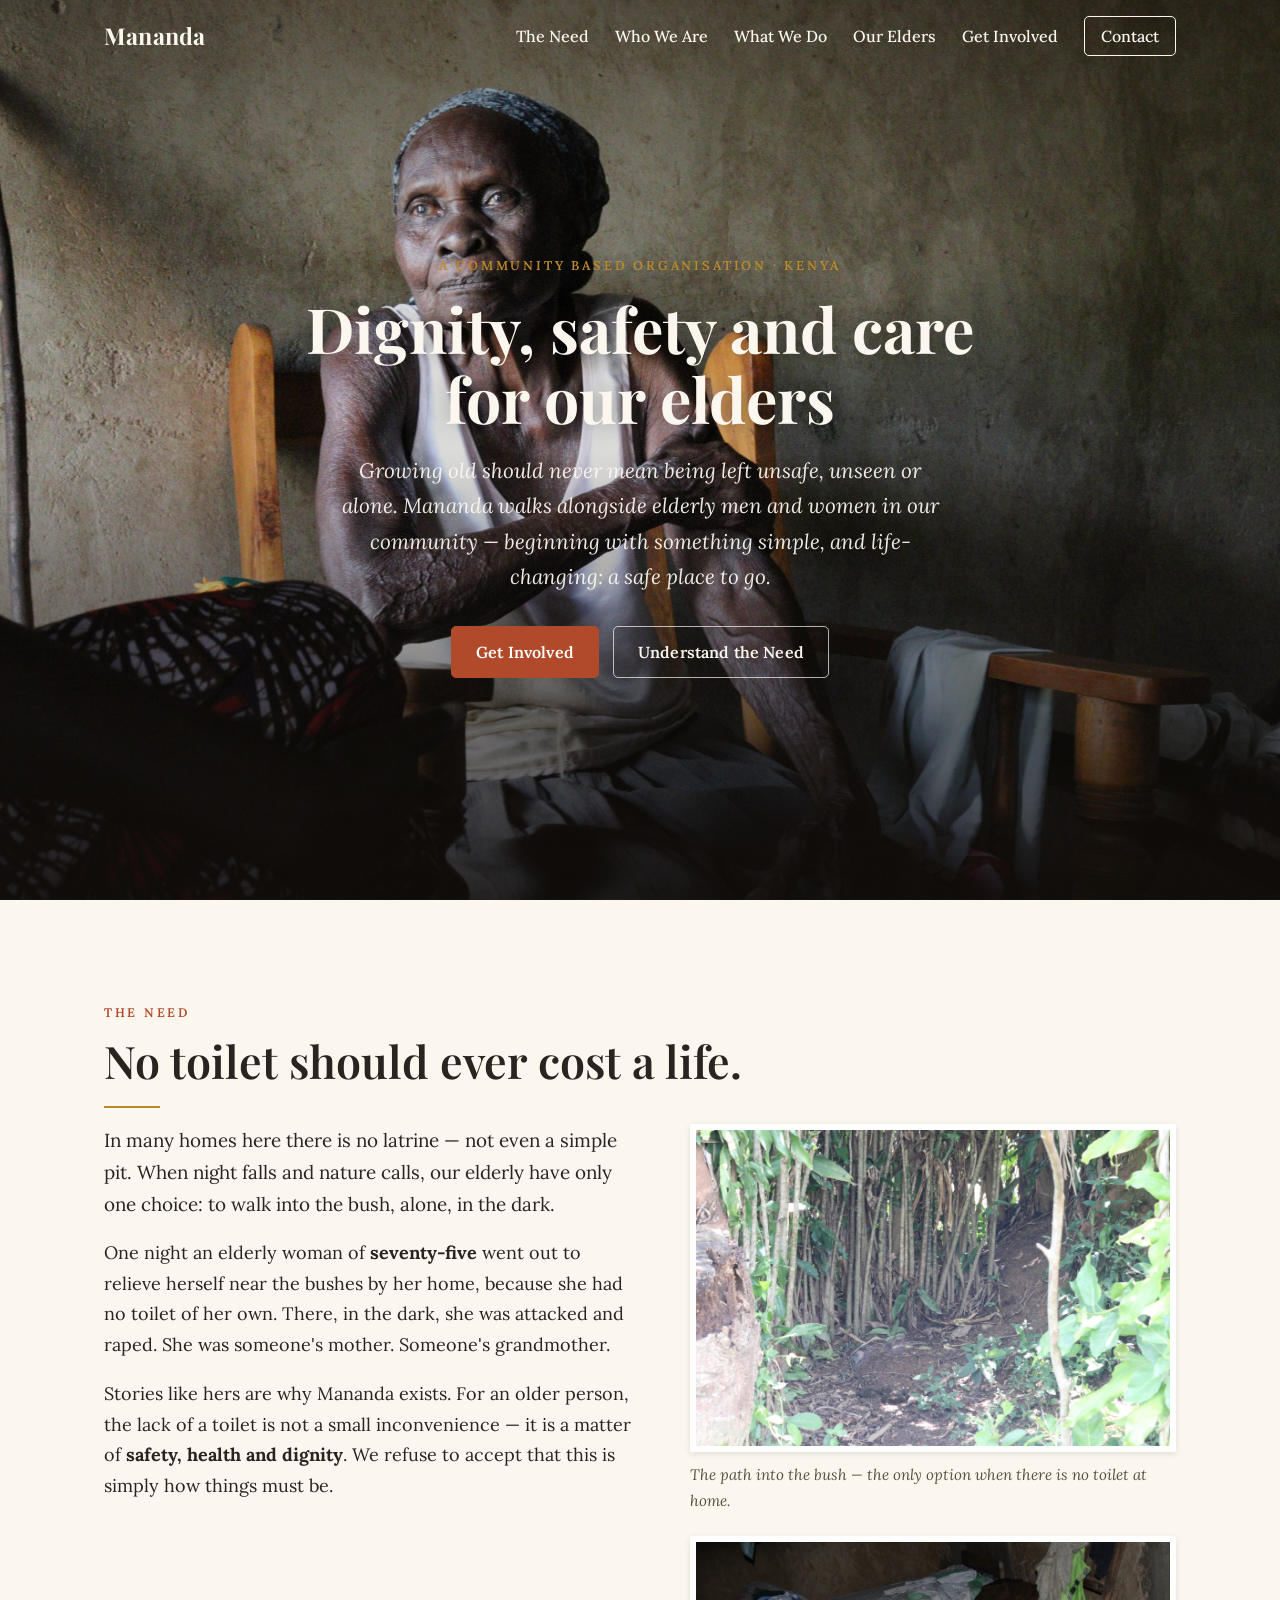
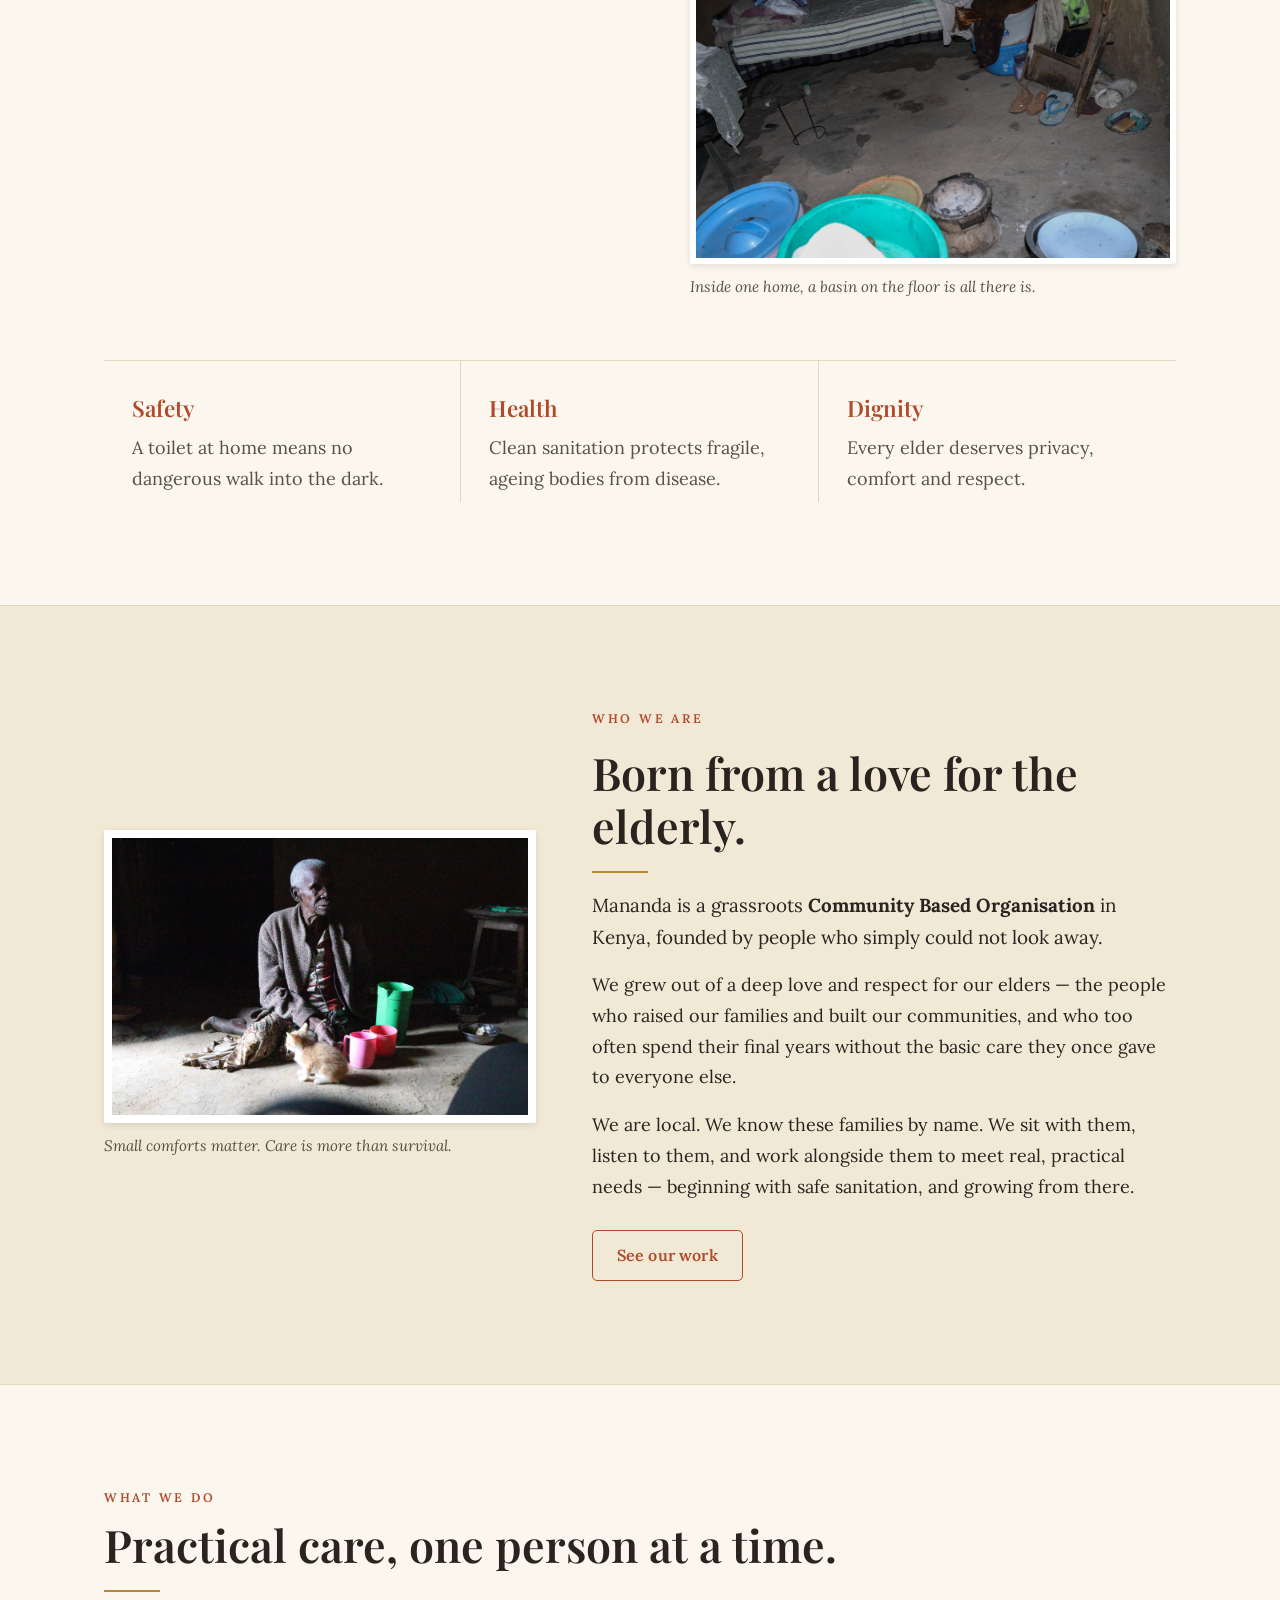
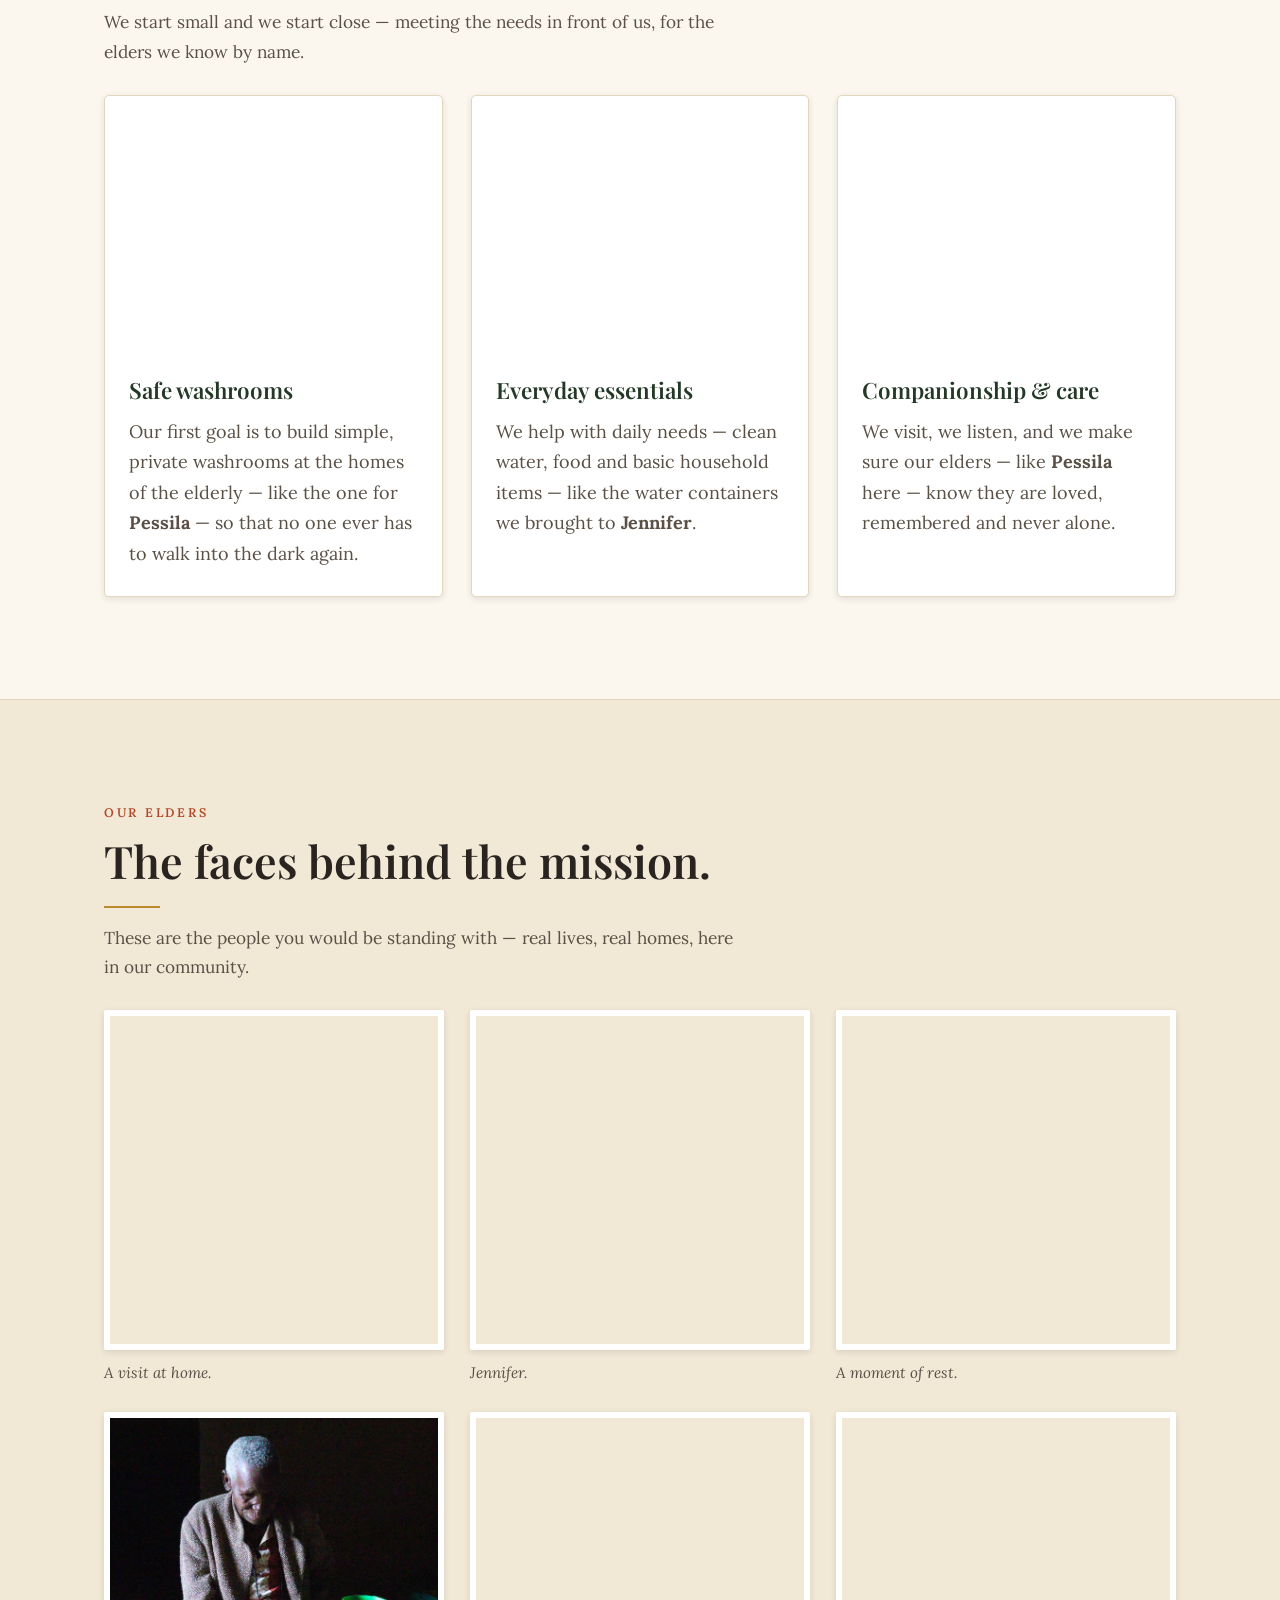
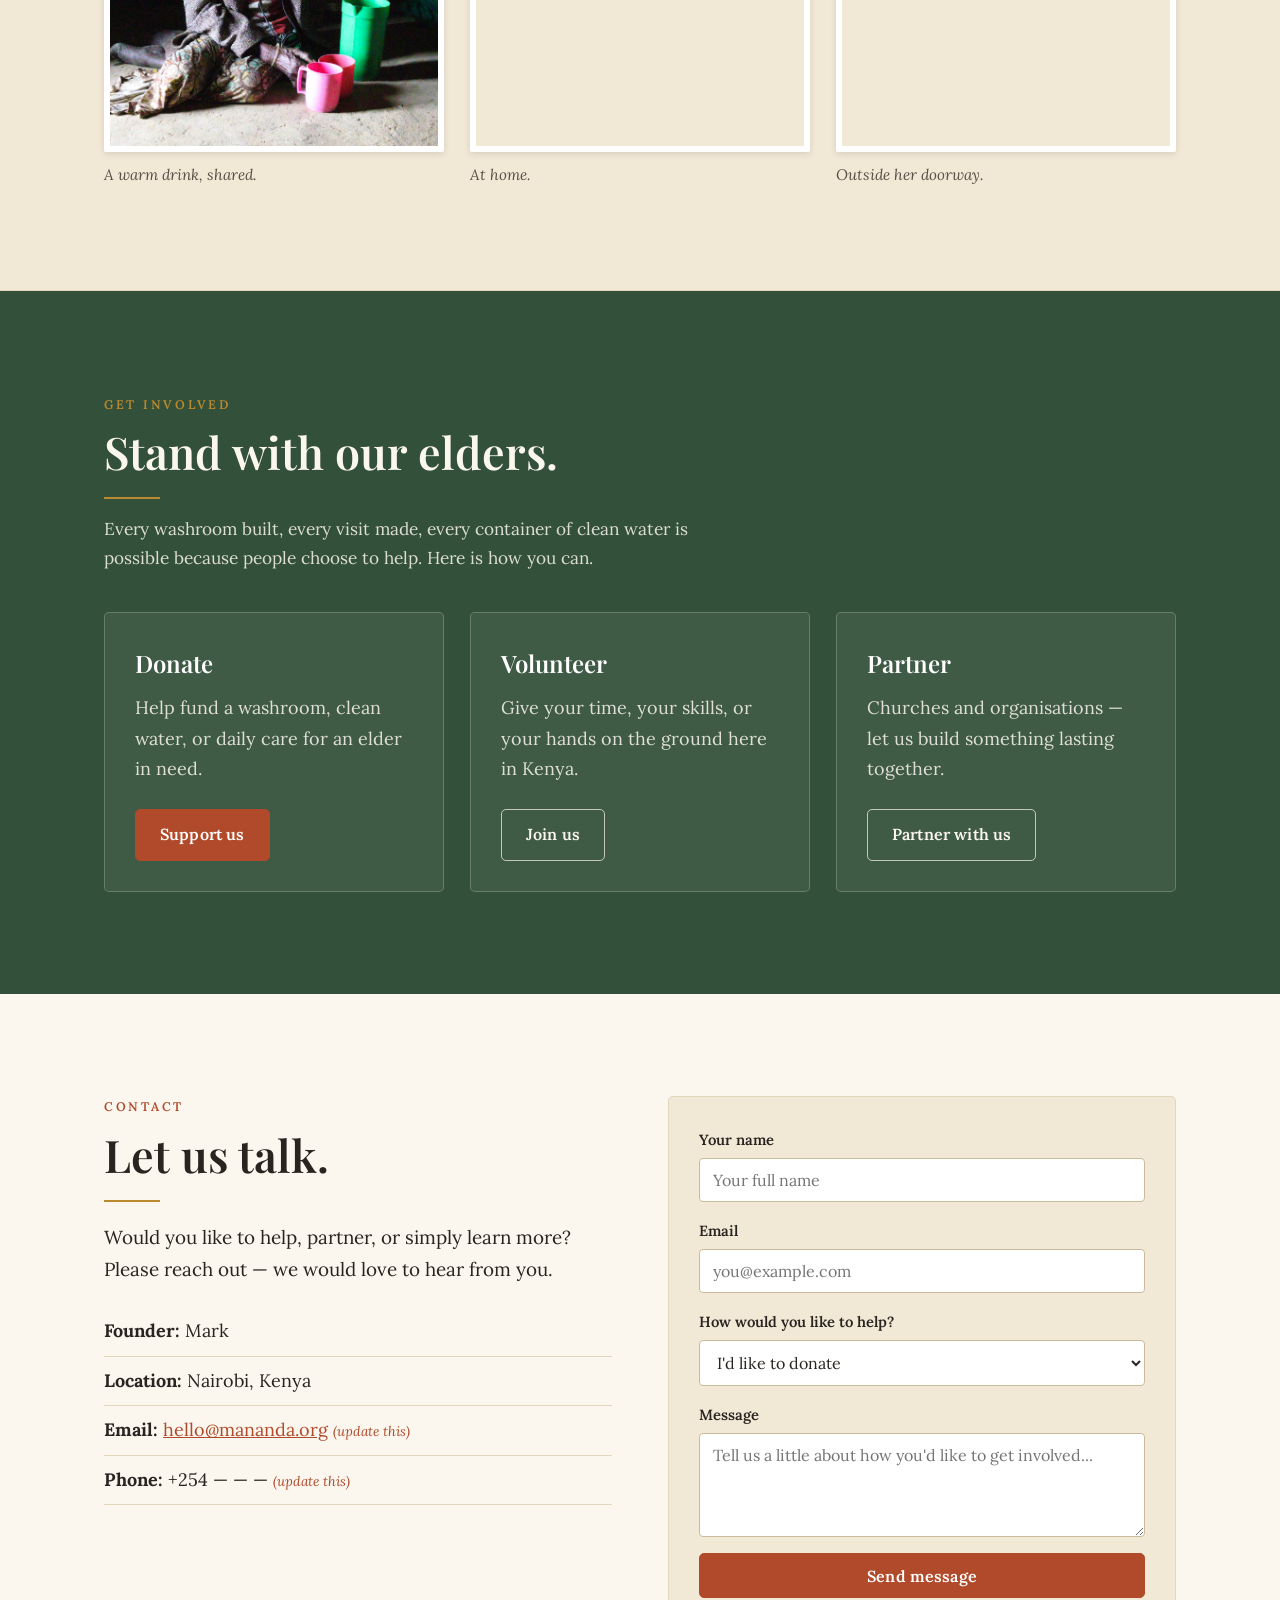
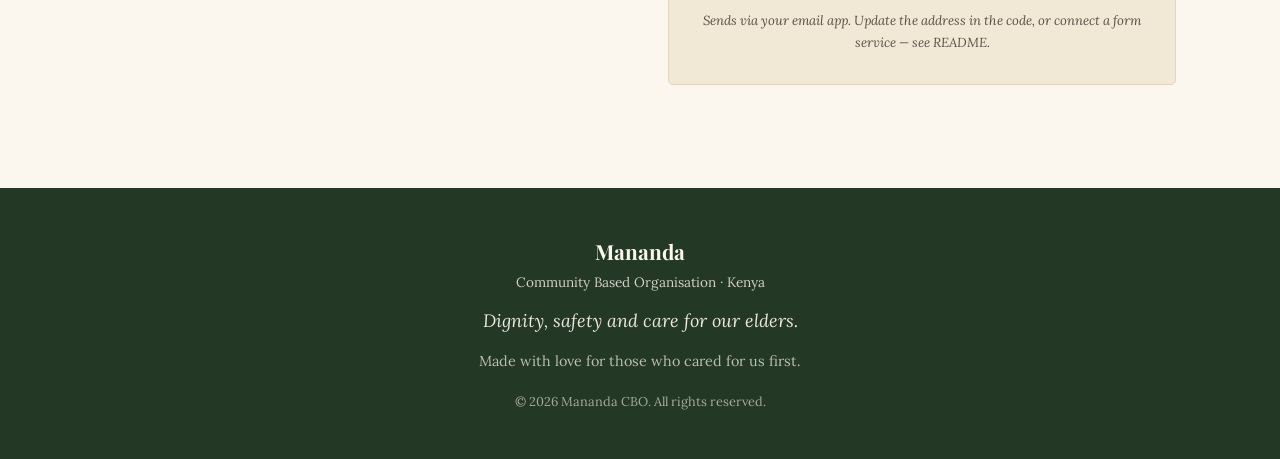
==== commit 8281b2cd: "Name Pessila and tidy photo set - Pessila is the elder in the purple dress: rename her photo to pess" ====
--- a/index.html
+++ b/index.html
@@ -191,7 +191,8 @@
             <h3>Safe washrooms</h3>
             <p>
               Our first goal is to build simple, private washrooms at the homes of
-              the elderly — so that no one ever has to walk into the dark again.
+              the elderly — like the one for <strong>Pessila</strong> — so that no
+              one ever has to walk into the dark again.
             </p>
           </div>
         </article>
@@ -211,13 +212,14 @@
 
         <article class="card">
           <figure class="card__media">
-            <img src="assets/elder-man.jpg" alt="An elder smiling during a home visit" class="js-photo" loading="lazy" decoding="async" />
+            <img src="assets/pessila.jpg" alt="Pessila smiling during a home visit" class="js-photo" loading="lazy" decoding="async" />
           </figure>
           <div class="card__body">
             <h3>Companionship &amp; care</h3>
             <p>
-              We visit, we listen, and we make sure our elders know they are loved,
-              remembered and never alone.
+              We visit, we listen, and we make sure our elders — like
+              <strong>Pessila</strong> here — know they are loved, remembered and
+              never alone.
             </p>
           </div>
         </article>
